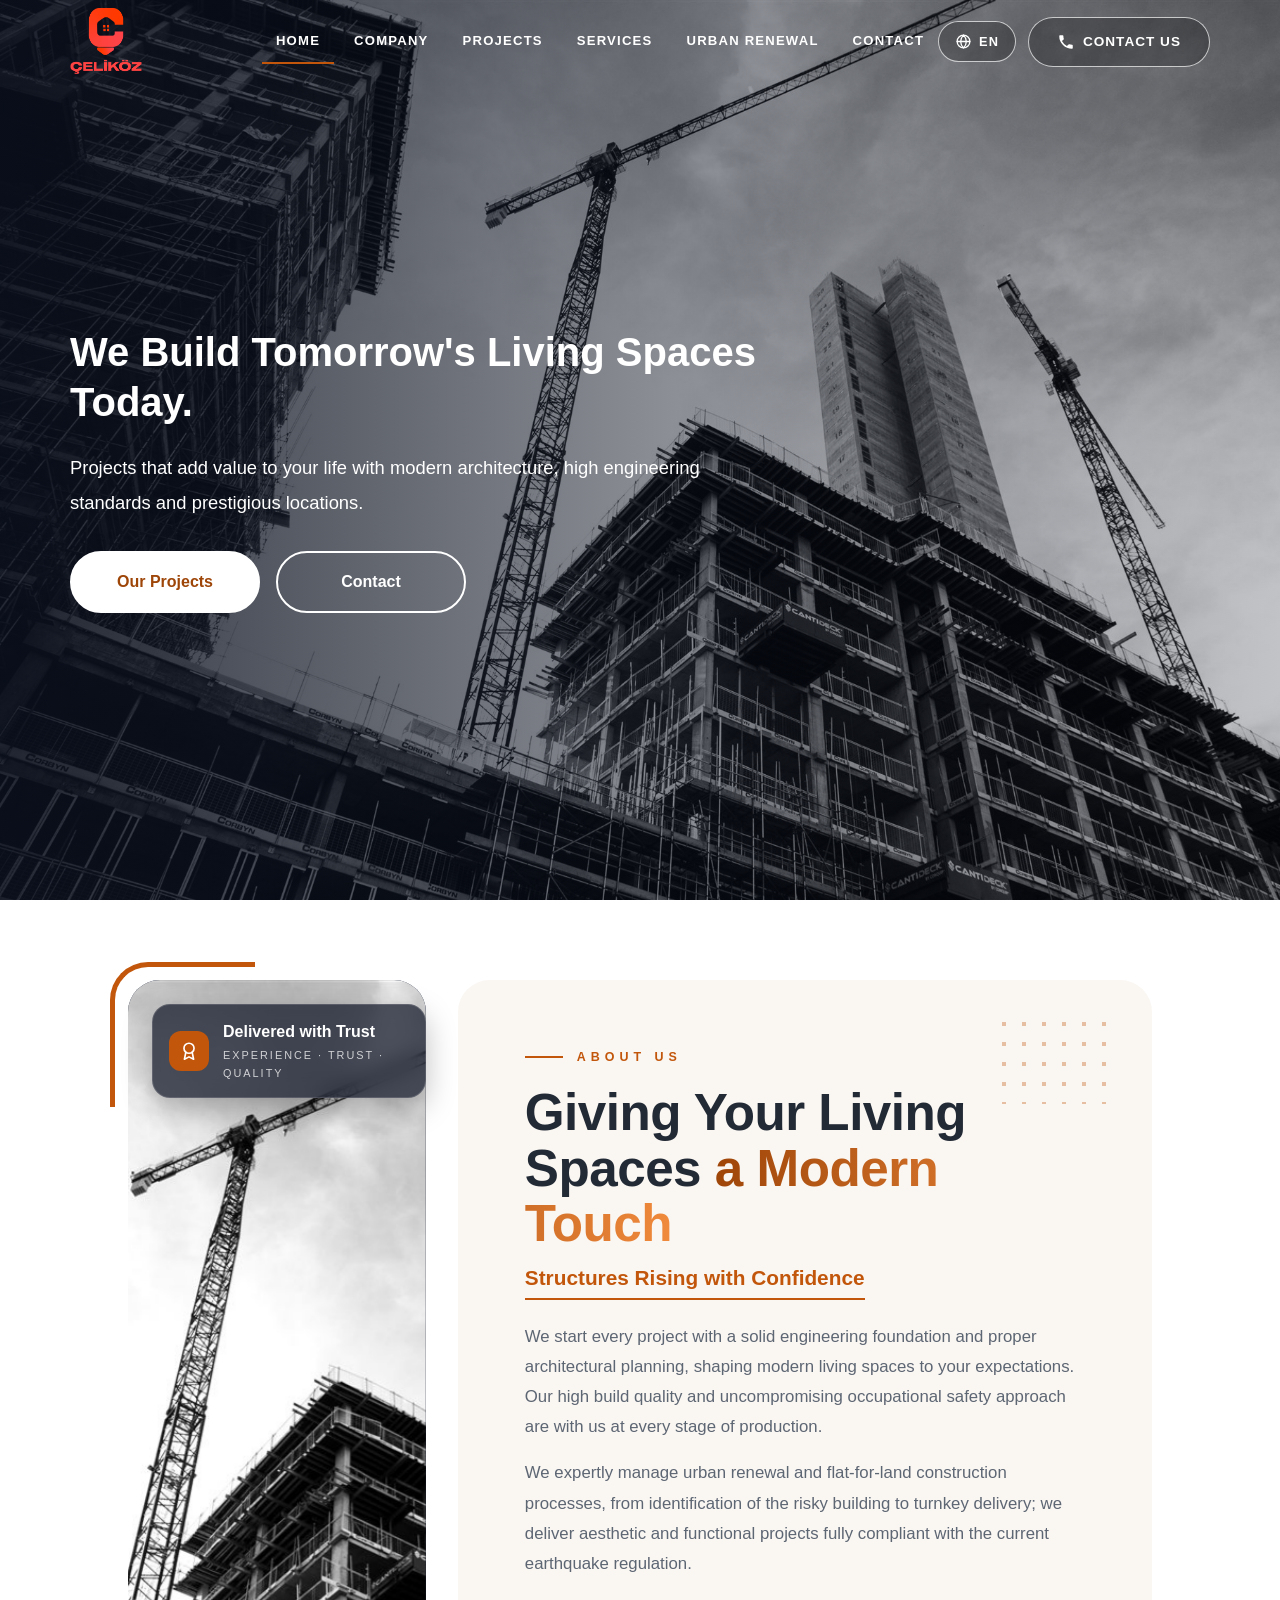
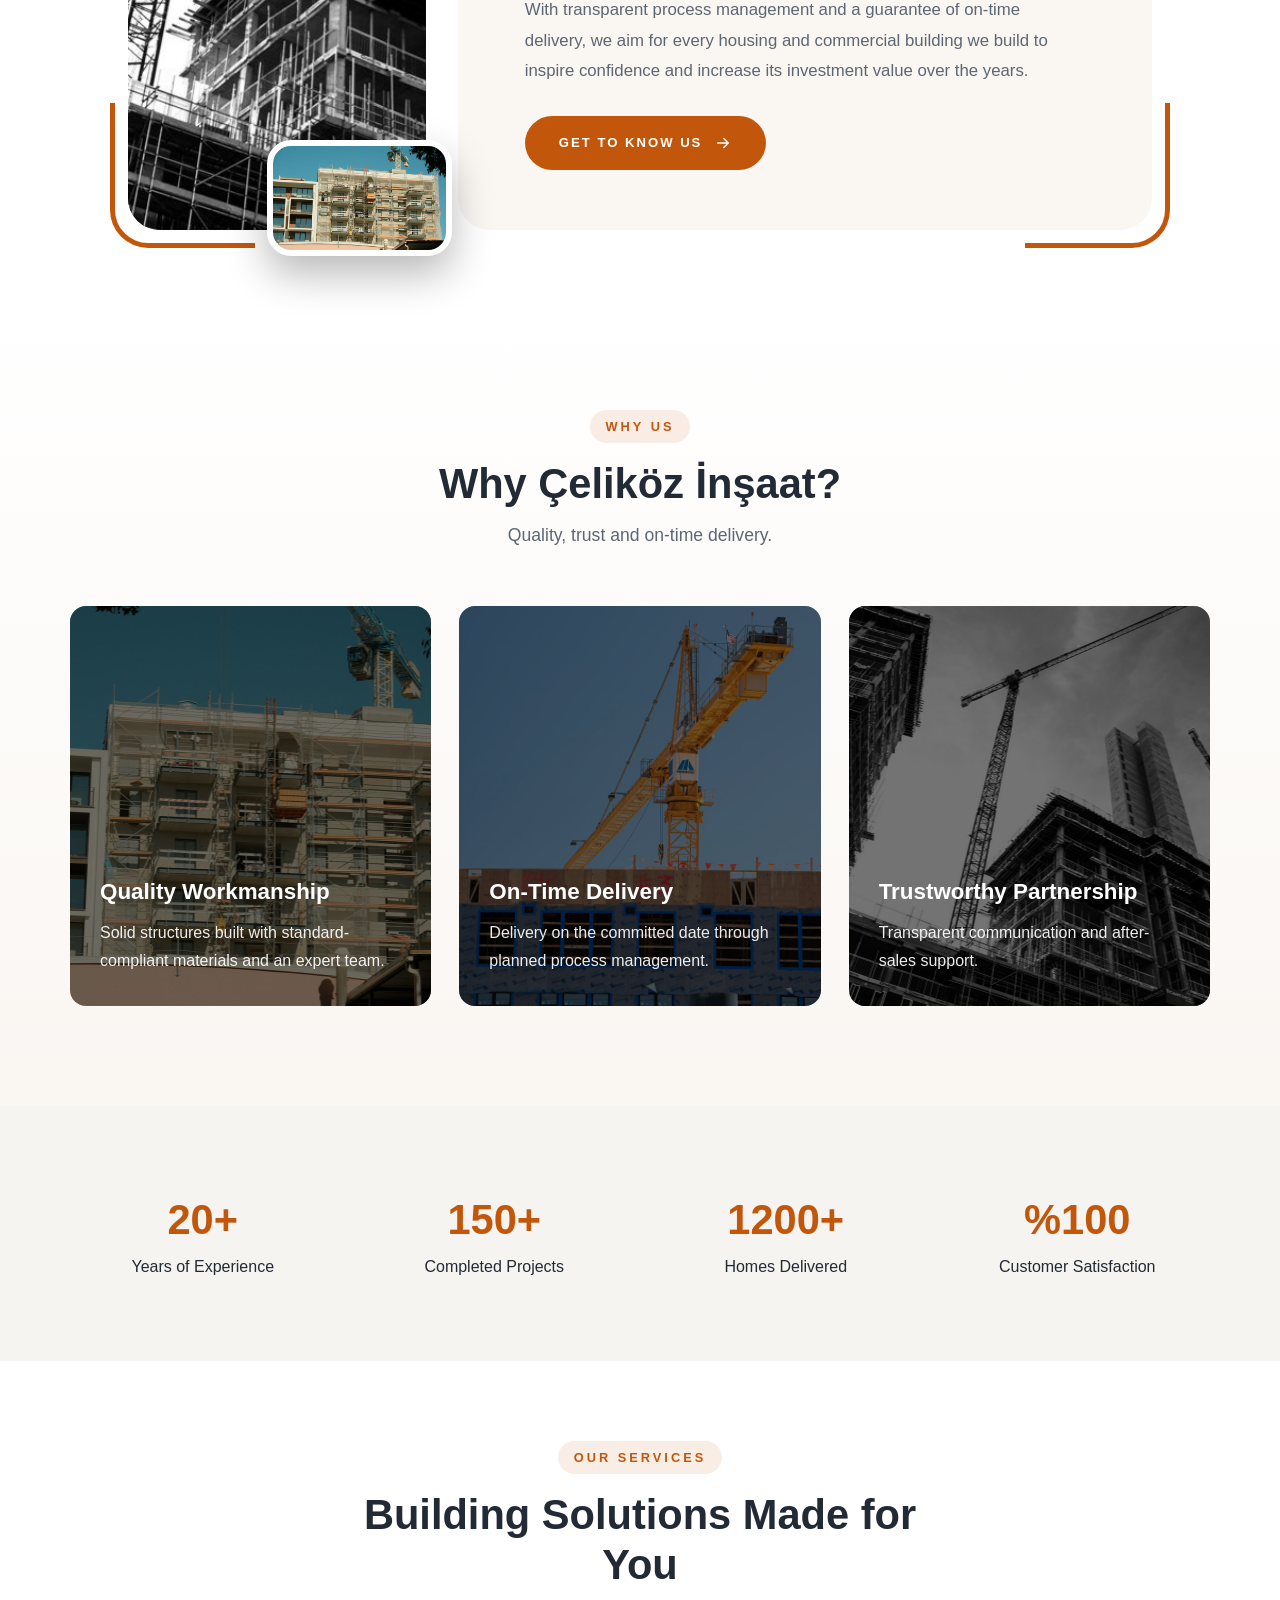
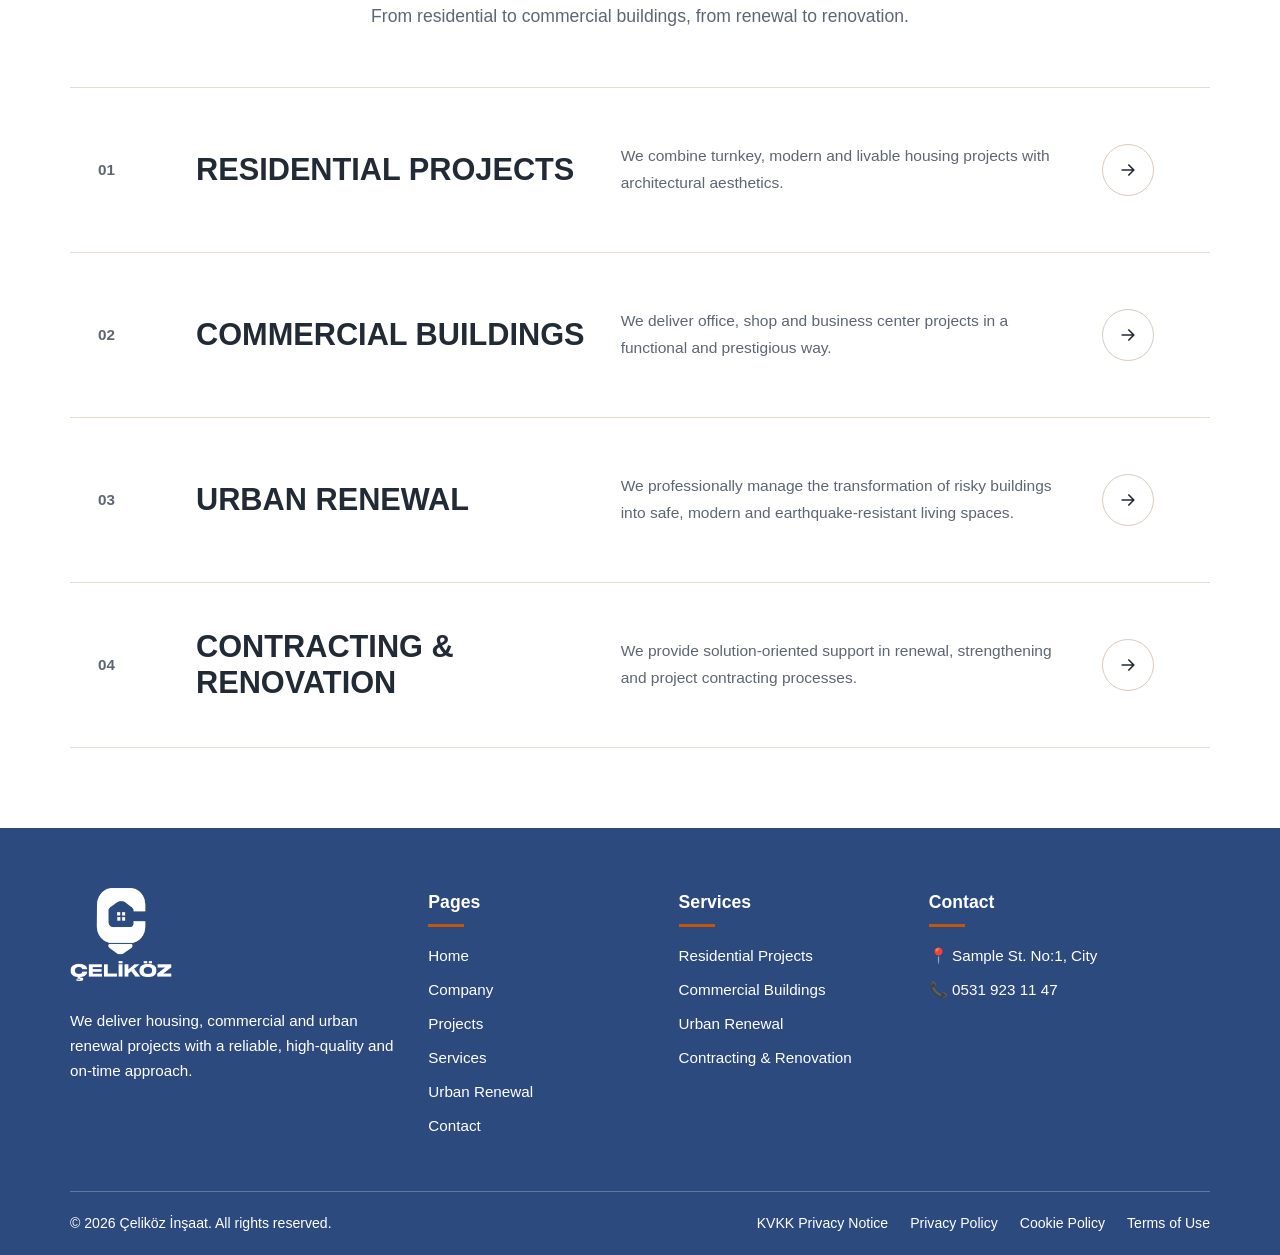
==== index.html @ e3d8af3c "Telefon numarasi guncellendi Co-Authored-By: Claude Sonnet 5.5 <noreply@anthropic.com>" ====
<!doctype html>
<html lang="tr">
<head>
<meta charset="utf-8"><meta name="viewport" content="width=device-width,initial-scale=1">
<title>Çeliköz İnşaat | Anasayfa</title>
<link rel="stylesheet" href="style.css?v=47">
</head>
<body>
<section class="hero">
  <div class="container">
    <h3 class="hero-title">Geleceğin Yaşam Alanlarını Bugünden İnşa Ediyoruz.</h3>
    <p>Modern mimari, yüksek mühendislik standartları ve ayrıcalıklı lokasyonlarla hayatınıza değer katan projeler.</p>
    <div class="hero-buttons">
      <a class="btn-pill btn-pill-white" href="projeler.html">Projelerimiz</a>
      <a class="btn-pill btn-pill-outline" href="iletisim.html">İletişim</a>
    </div>
  </div>
</section>


<section class="split">
  <div class="split-img" style="--img:url('about.jpg')" role="img" aria-label="Çeliköz İnşaat projesi">
    <div class="split-photo"></div>
    <div class="split-badge">
      <span class="badge-ic"><svg viewBox="0 0 24 24"><circle cx="12" cy="9" r="5.5"/><path d="M8.5 13.5L7 21l5-2.6 5 2.6-1.5-7.5"/></svg></span>
      <div><b>Güvenle Teslim</b><small>Tecrübe · Güven · Kalite</small></div>
    </div>
    <div class="split-inset" style="--img:url('why-1.jpg')"></div>
  </div>
  <div class="split-text">
    <div class="split-inner">
      <span class="split-eyebrow">Hakkımızda</span>
      <h2>Yaşam Alanlarınıza <span class="grad">Modern Dokunuş</span></h2>
      <h3>Güvenle Yükselen Yapılar</h3>
      <p>Her projeye sağlam bir mühendislik altyapısı ve doğru mimari planlama ile başlıyor, modern yaşam alanlarını beklentilerinize göre şekillendiriyoruz. Yüksek yapı kalitesi ve tavizsiz iş güvenliği anlayışımız üretimin her aşamasında bizimle.</p>
      <p>Kentsel dönüşüm ve kat karşılığı inşaat süreçlerini riskli yapı tespitinden anahtar teslime kadar uzmanlıkla yönetiyor; güncel deprem yönetmeliğine tam uyumlu, estetik ve fonksiyonel projeler hayata geçiriyoruz.</p>
      <p>Şeffaf süreç yönetimi ve zamanında teslim güvencesiyle, inşa ettiğimiz her konut ve ticari yapının hem güven vermesini hem de yıllar boyunca yatırım değerini artırmasını hedefliyoruz.</p>
      <a class="btn-split" href="kurumsal.html">Bizi Tanıyın <svg viewBox="0 0 24 24"><path d="M5 12h14M13 6l6 6-6 6"/></svg></a>
    </div>
  </div>
</section>

<section class="why">
  <div class="container">
    <div class="why-head">
      <span class="eyebrow">Neden Biz</span>
      <h2>Neden Çeliköz İnşaat?</h2>
      <p>Kalite, güven ve zamanında teslim.</p>
    </div>
    <div class="why-grid">
      <article class="why-card why-photo" style="--img:url('why-1.jpg')">
        <div class="why-overlay"><h3>Kaliteli İşçilik</h3><p>Standartlara uygun malzeme ve uzman ekiple sağlam yapılar.</p></div>
      </article>
      <article class="why-card why-photo" style="--img:url('why-2.jpg')">
        <div class="why-overlay"><h3>Zamanında Teslim</h3><p>Planlı süreç yönetimi ile taahhüt edilen tarihte teslim.</p></div>
      </article>
      <article class="why-card why-photo" style="--img:url('why-3.jpg')">
        <div class="why-overlay"><h3>Güvenilir Ortaklık</h3><p>Şeffaf iletişim ve satış sonrası destek.</p></div>
      </article>
    </div>
  </div>
</section>

<section class="alt">
  <div class="container grid g4">
    <div class="stat"><b>20+</b>Yıllık Deneyim</div>
    <div class="stat"><b>150+</b>Tamamlanan Proje</div>
    <div class="stat"><b>1200+</b>Teslim Edilen Konut</div>
    <div class="stat"><b>%100</b>Müşteri Memnuniyeti</div>
  </div>
</section>

<section>
  <div class="container">
    <div class="why-head">
      <span class="eyebrow">Hizmetlerimiz</span>
      <h2>Size Özel Yapı Çözümleri</h2>
      <p>Konuttan ticari yapılara, dönüşümden renovasyona.</p>
    </div>
    <div class="svc-list">
      <a class="svc-row" href="hizmetler.html">
        <span class="svc-num">01</span>
        <h3 class="svc-title">Konut Projeleri</h3>
        <p class="svc-desc">Anahtar teslim, modern ve yaşanabilir konut projelerini mimari estetikle buluşturuyoruz.</p>
        <span class="svc-arrow"><svg viewBox="0 0 24 24"><path d="M5 12h14M13 6l6 6-6 6"/></svg></span>
        <span class="svc-thumb" style="--img:url('hero.jpg')"></span>
      </a>
      <a class="svc-row" href="hizmetler.html">
        <span class="svc-num">02</span>
        <h3 class="svc-title">Ticari Yapılar</h3>
        <p class="svc-desc">Ofis, mağaza ve iş merkezi projelerini fonksiyonel ve prestijli şekilde hayata geçiriyoruz.</p>
        <span class="svc-arrow"><svg viewBox="0 0 24 24"><path d="M5 12h14M13 6l6 6-6 6"/></svg></span>
        <span class="svc-thumb" style="--img:url('why-3.jpg')"></span>
      </a>
      <a class="svc-row" href="kentsel-donusum.html">
        <span class="svc-num">03</span>
        <h3 class="svc-title">Kentsel Dönüşüm</h3>
        <p class="svc-desc">Riskli yapıların güvenli, modern ve depreme dayanıklı yaşam alanlarına dönüşümünü profesyonelce yönetiyoruz.</p>
        <span class="svc-arrow"><svg viewBox="0 0 24 24"><path d="M5 12h14M13 6l6 6-6 6"/></svg></span>
        <span class="svc-thumb" style="--img:url('why-1.jpg')"></span>
      </a>
      <a class="svc-row" href="hizmetler.html">
        <span class="svc-num">04</span>
        <h3 class="svc-title">Taahhüt &amp; Renovasyon</h3>
        <p class="svc-desc">Yenileme, güçlendirme ve proje taahhüt süreçlerinde çözüm odaklı destek sağlıyoruz.</p>
        <span class="svc-arrow"><svg viewBox="0 0 24 24"><path d="M5 12h14M13 6l6 6-6 6"/></svg></span>
        <span class="svc-thumb" style="--img:url('why-2.jpg')"></span>
      </a>
    </div>
  </div>
</section>

<script src="script.js?v=47"></script>
<script src="i18n.js?v=47"></script>
</body>
</html>
---- style.css ----
:root{--orange:#c2570c;/* temel koyu turuncu */
  --orange-dark:#9e4508;--navy:#2c4a7e;/* açık parlaklıkta lacivert (footer) */
  --navy-deep:#1f3a68;--ink:#222a35;--muted:#5d6673;--bg:#f6f4f1;--white:#fff;--max:1180px}
*{box-sizing:border-box;margin:0;padding:0}
html{scroll-behavior:smooth}
body{font-family:"Helvetica Neue",Helvetica,Arial,sans-serif;color:var(--ink);background:var(--white);line-height:1.65}
img{max-width:100%;display:block}
a{color:inherit;text-decoration:none}
.container{width:100%;max-width:var(--max);margin:0 auto;padding:0 20px}
/* ---------- HEADER ---------- */
.site-header{position:fixed;top:0;left:0;right:0;z-index:100;background:transparent;transition:background .3s,box-shadow .3s}
.site-header.scrolled{background:rgba(20,28,45,.94);backdrop-filter:blur(8px);box-shadow:0 2px 16px rgba(0,0,0,.35)}
.header-inner{display:grid;grid-template-columns:1fr auto 1fr;align-items:center;height:84px}
.header-inner .logo{justify-self:start}
.header-cta{justify-self:end;display:inline-flex;align-items:center;gap:8px;background:rgba(0,0,0,.25);color:#fff;border:1px solid rgba(255,255,255,.7);font-weight:700;letter-spacing:1px;text-transform:uppercase;font-size:.85rem;padding:13px 28px;border-radius:50px;animation:pulse 1.8s infinite,wiggle 4s infinite;transition:background .2s}
.header-cta:hover{background:var(--orange);border-color:var(--orange);animation-play-state:paused}
@keyframes pulse{0%{box-shadow:0 0 0 0 rgba(255,255,255,.45)}70%{box-shadow:0 0 0 14px rgba(255,255,255,0)}100%{box-shadow:0 0 0 0 rgba(255,255,255,0)}}
@keyframes wiggle{0%,86%,100%{transform:rotate(0)}89%{transform:rotate(-4deg) scale(1.05)}92%{transform:rotate(4deg) scale(1.05)}95%{transform:rotate(-3deg)}98%{transform:rotate(2deg)}}
.logo{display:flex;align-items:center;gap:10px;font-weight:800;font-size:1.4rem;letter-spacing:.5px;color:var(--ink)}
.logo img{height:68px;width:auto}
.nav ul{display:flex;list-style:none;gap:6px}
.nav a{display:block;padding:10px 14px;font-weight:600;font-size:.82rem;letter-spacing:1.2px;text-transform:uppercase;color:#fff;border-bottom:2px solid transparent;transition:.2s}
.nav a:hover,.nav a.active{border-bottom-color:var(--orange)}
.menu-toggle{display:none;background:none;border:0;font-size:1.8rem;color:#fff;cursor:pointer}
/* ---------- HERO ---------- */
.hero{position:relative;min-height:100vh;display:flex;align-items:center;color:#fff;padding:130px 0 90px;background:linear-gradient(90deg,rgba(10,16,30,.85) 0%,rgba(10,16,30,.45) 55%,rgba(10,16,30,.25) 100%),
  url("hero-anasayfa.jpg") center/cover no-repeat,#16213a}
.hero-title{font-size:clamp(1.6rem,3.3vw,2.5rem);line-height:1.25;font-weight:700;color:#fff;max-width:720px;margin-bottom:24px}
.hero p{font-size:1.15rem;line-height:1.9;max-width:650px;margin-bottom:30px}
.hero-buttons{display:flex;flex-wrap:wrap;gap:16px}
.btn-pill{display:inline-block;min-width:190px;text-align:center;padding:16px 44px;border-radius:50px;font-weight:700;font-size:1rem;border:2px solid #fff;transition:.25s}
.btn-pill-white{background:#fff;color:var(--orange-dark)}
.btn-pill-white:hover{background:var(--orange);border-color:var(--orange);color:#fff}
.btn-pill-outline{background:transparent;color:#fff}
.btn-pill-outline:hover{background:#fff;color:var(--orange-dark)}
.page-hero{padding:160px 0 80px;color:#fff;background:linear-gradient(90deg,rgba(10,16,30,.85) 0%,rgba(10,16,30,.45) 55%,rgba(10,16,30,.25) 100%),url("hero.jpg") center/cover no-repeat,#16213a}
.page-hero h1{font-size:2.4rem}
.page-hero p{opacity:.9}
.btn{display:inline-block;padding:13px 28px;border-radius:4px;font-weight:700;border:2px solid transparent;transition:.2s;cursor:pointer;font-size:1rem}
/* ---------- SECTIONS ---------- */
section{padding:80px 0}
.alt{background:var(--bg)}
.grid{display:grid;gap:26px}
.g4{grid-template-columns:repeat(auto-fit,minmax(230px,1fr))}
.stat{text-align:center}
.stat b{display:block;font-size:2.6rem;color:var(--orange)}
.project{border-radius:8px;overflow:hidden;background:#fff;box-shadow:0 4px 18px rgba(0,0,0,.08)}
.project .body{padding:20px}
.project h3{color:var(--orange-dark)}
.list li{margin:8px 0 8px 20px}
/* ---------- NEDEN BİZ ---------- */
.why{background:linear-gradient(180deg,#fff 0%,#faf6f2 100%);padding:100px 0}
.why-head{text-align:center;max-width:620px;margin:0 auto 56px}
.eyebrow{display:inline-block;font-size:.8rem;font-weight:700;letter-spacing:3px;text-transform:uppercase;color:var(--orange);background:rgba(194,87,12,.1);padding:6px 16px;border-radius:50px;margin-bottom:16px}
.why-head h2{font-size:clamp(1.8rem,3.4vw,2.6rem);line-height:1.2;color:var(--ink);margin-bottom:12px}
.why-head p{color:var(--muted);font-size:1.1rem}
.why-grid{display:grid;grid-template-columns:repeat(auto-fit,minmax(280px,1fr));gap:28px}
.why-card{position:relative;overflow:hidden;background:#fff;border:1px solid #eee5dc;border-radius:16px;padding:40px 34px 36px;transition:transform .3s,box-shadow .3s,border-color .3s}
.why-card::after{content:"";position:absolute;left:0;bottom:0;height:4px;width:0;background:var(--orange);transition:width .35s}
.why-card:hover{transform:translateY(-8px);box-shadow:0 18px 40px rgba(158,69,8,.15);border-color:transparent}
.why-card:hover::after{width:100%}
.why-card h3{font-size:1.3rem;color:var(--ink);margin-bottom:10px}
.why-card p{color:var(--muted);line-height:1.7}
/* ---------- FORM ---------- */
form{display:grid;gap:14px}
input,textarea,button{font-family:inherit}
input,textarea{width:100%;padding:13px;border:1px solid #ccc;border-radius:4px;font:inherit}
input:focus,textarea:focus{outline:2px solid var(--orange);border-color:var(--orange)}
textarea{min-height:140px;resize:vertical}
/* ---------- FOOTER ---------- */
.site-footer{background:var(--navy);color:#fff;padding:60px 0 0}
.footer-grid{display:grid;grid-template-columns:1.5fr 1fr 1fr 1.3fr;gap:34px}
.site-footer h4{color:#fff;margin-bottom:16px;font-size:1.1rem;position:relative;padding-bottom:10px}
.site-footer h4::after{content:"";position:absolute;left:0;bottom:0;width:36px;height:3px;background:var(--orange)}
.site-footer p,.site-footer li,.site-footer a{color:#fff;font-size:.95rem}
.site-footer ul{list-style:none}
.site-footer li{margin-bottom:9px}
.site-footer a:hover{text-decoration:underline}
.footer-bottom{margin-top:44px;padding:20px 0;border-top:1px solid rgba(255,255,255,.25);display:flex;justify-content:space-between;align-items:center;flex-wrap:wrap;gap:12px 24px;font-size:.88rem;color:#fff}
.footer-logo{display:inline-block;margin-bottom:16px}
.footer-logo img{height:96px;width:auto}
.legal-links{display:flex;flex-wrap:wrap;gap:8px 22px}
.legal-links a{font-size:.88rem}
.legal{max-width:820px}
.legal h2{color:var(--orange-dark);margin:28px 0 8px;font-size:1.3rem}
.legal p,.legal li{color:var(--muted);margin-bottom:10px}
.legal ul{margin-left:22px}
.legal .note{background:#fff6ee;border-left:4px solid var(--orange);padding:14px 18px;border-radius:6px;color:var(--ink);margin-bottom:24px}
/* ---------- RESPONSIVE ---------- */
@media(max-width:900px){
  .footer-grid{grid-template-columns:1fr 1fr}
  .header-inner{grid-template-columns:1fr auto auto;gap:12px}
  .header-cta{padding:9px 16px;font-size:.85rem;order:2}
  .menu-toggle{order:3}
  .menu-toggle{display:block}
  .nav{position:absolute;top:84px;left:0;right:0;background:rgba(20,28,45,.97);display:none}
  .nav.open{display:block}
  .nav ul{flex-direction:column;padding:10px 20px}
}
@media(max-width:560px){
  .footer-grid{grid-template-columns:1fr}
}
/* Neden Biz - fotoğraflı kartlar */
.why-photo{min-height:400px;padding:0;display:flex;align-items:flex-end;border:0;background:var(--img) center/cover no-repeat,#16213a;color:#fff}
.why-photo::after{display:none}
.why-overlay{position:absolute;inset:0;display:flex;flex-direction:column;justify-content:flex-end;padding:32px 30px;background:rgba(0,0,0,.55);transition:background .3s}
.why-photo:hover .why-overlay{background:rgba(0,0,0,.72)}
.why-photo h3{color:#fff;font-size:1.4rem;margin-bottom:8px}
.why-photo p{color:#fff;opacity:.92}
/* Tam genişlik: sol görsel / sağ metin */
.split{display:grid;grid-template-columns:.6fr 1.4fr;min-height:680px;padding:0;width:80%;max-width:1400px;margin:80px auto;gap:32px;justify-content:center;align-items:center}
.split-img{align-self:stretch;position:relative;border-radius:32px;background:#16213a}
.split-text{position:relative;align-self:stretch;display:flex;align-items:center;justify-content:center;border-radius:32px;background:#faf6f2;padding:60px 5vw}
.split-inner{max-width:560px}
.split-inner h2{color:var(--ink);margin-bottom:10px}
.split-inner h3{font-size:1.3rem;font-weight:700;color:var(--orange);margin-bottom:22px;position:relative}
.split-inner h3::after{content:"";position:absolute;left:0;bottom:0;background:var(--orange)}
.split-inner p{color:var(--muted);font-size:1.05rem;line-height:1.8;margin-bottom:16px}
@media(max-width:860px){
  .split{grid-template-columns:1fr}
  .split-img{min-height:320px}
  .split-text{padding:48px 24px}
}
/* Köşe vurguları (çerçeve köşeleri) + nokta deseni */
.split-img::before,.split-img::after,.split-text::after{content:"";position:absolute;width:140px;height:140px;border:0 solid var(--orange);pointer-events:none}
.split-img::before{top:-18px;left:-18px;border-width:5px 0 0 5px;border-top-left-radius:38px}
.split-img::after{bottom:-18px;left:-18px;border-width:0 0 5px 5px;border-bottom-left-radius:38px}
.split-text::after{bottom:-18px;right:-18px;border-width:0 5px 5px 0;border-bottom-right-radius:38px}
.split-text::before{content:"";position:absolute;top:34px;right:38px;width:120px;height:90px;background-image:radial-gradient(var(--orange) 2.2px,transparent 2.4px);background-size:20px 20px;opacity:.35;pointer-events:none}
/* Nefes alan görsel */
.split-photo{position:absolute;inset:0;border-radius:32px;overflow:hidden}
.split-photo::before{content:"";position:absolute;inset:0;background:var(--img) center/cover no-repeat;animation:breathe 9s ease-in-out infinite;will-change:transform}
@keyframes breathe{0%,100%{transform:scale(1)}50%{transform:scale(1.09)}}
@media(prefers-reduced-motion:reduce){
  .split-photo::before{animation:none}
}
/* ---- Hakkımızda: referans düzen (rozet + üst üste görsel + eyebrow + buton) ---- */
.split-img{min-height:680px}
.split-badge{position:absolute;top:24px;left:24px;z-index:2;display:flex;align-items:center;gap:14px;padding:14px 22px 14px 16px;border-radius:18px;background:rgba(14,20,36,.72);backdrop-filter:blur(10px);border:1px solid rgba(255,255,255,.14);color:#fff;box-shadow:0 10px 30px rgba(0,0,0,.25)}
.badge-ic{width:40px;height:40px;border-radius:12px;background:var(--orange);display:grid;place-items:center;flex:none}
.badge-ic svg{width:22px;height:22px;fill:none;stroke:#fff;stroke-width:1.8;stroke-linecap:round;stroke-linejoin:round}
.split-badge b{display:block;font-size:1rem}
.split-badge small{display:block;font-size:.68rem;letter-spacing:2px;text-transform:uppercase;opacity:.75;margin-top:2px}
.split-inset{position:absolute;z-index:2;right:-26px;bottom:-26px;width:62%;aspect-ratio:16/10;border-radius:24px;border:6px solid #fff;box-shadow:0 18px 40px rgba(0,0,0,.28);background:var(--img) center/cover no-repeat,#16213a}
.split-eyebrow{display:inline-flex;align-items:center;gap:14px;font-size:.78rem;font-weight:700;letter-spacing:5px;text-transform:uppercase;color:var(--orange);margin-bottom:18px}
.split-eyebrow::before{content:"";width:38px;height:2px;background:var(--orange)}
.split-inner h2{font-size:clamp(2.1rem,4vw,3.3rem);line-height:1.08;font-weight:800;letter-spacing:-.5px}
.split-inner h2 .grad{background:linear-gradient(90deg,var(--orange-dark),#f08a3c);-webkit-background-clip:text;background-clip:text;color:transparent}
.btn-split{display:inline-flex;align-items:center;gap:12px;margin-top:14px;padding:16px 34px;border-radius:50px;background:var(--orange);color:#fff;font-weight:700;font-size:.82rem;letter-spacing:2px;text-transform:uppercase;transition:.25s}
.btn-split svg{width:18px;height:18px;fill:none;stroke:currentColor;stroke-width:2;stroke-linecap:round;stroke-linejoin:round;transition:transform .25s}
.btn-split:hover{background:var(--orange-dark);box-shadow:0 10px 24px rgba(158,69,8,.35)}
.btn-split:hover svg{transform:translateX(5px)}
@media(max-width:860px){
  .split-img{min-height:460px}
  .split-inset{right:12px;bottom:-18px;width:56%}
  .split{margin-bottom:110px}
}
/* Alt başlık çizgisi: ince ve yazı uzunluğunda */
.split-inner h3{display:inline-block}
.split-inner h3::after{width:100%;height:2px}
.split-inner h3{padding-bottom:4px}
/* ---- Hizmetler listesi (hover'da öne çıkan satırlar + sağda açılan fotoğraf) ---- */
.svc-list{max-width:1180px;margin:0 auto;border-top:1px solid #e6dccf}
.svc-row{display:grid;grid-template-columns:70px 1.05fr 1.2fr auto auto;align-items:center;gap:0 28px;padding:36px 28px;border-bottom:1px solid #e6dccf;border-radius:0;color:var(--ink);position:relative;transition:transform .35s,box-shadow .35s,background .35s,opacity .35s,border-radius .35s}
.svc-num{font-size:.95rem;font-weight:600;color:var(--muted);transition:color .3s}
.svc-title{font-size:clamp(1.3rem,2.4vw,1.95rem);font-weight:800;text-transform:uppercase;line-height:1.15;color:var(--ink);transition:color .3s}
.svc-desc{color:var(--muted);line-height:1.7;font-size:.97rem}
.svc-arrow{width:52px;height:52px;border-radius:50%;border:1px solid #d9ccbd;display:grid;place-items:center;transition:.3s;flex:none}
.svc-arrow svg{width:20px;height:20px;fill:none;stroke:var(--ink);stroke-width:2;stroke-linecap:round;stroke-linejoin:round;transition:.3s}
.svc-thumb{display:block;width:0;height:92px;margin-left:0;border-radius:14px;overflow:hidden;background:var(--img) center/cover no-repeat,#16213a;opacity:0;transition:width .45s cubic-bezier(.2,.8,.2,1),margin-left .45s,opacity .35s}
.svc-list:hover .svc-row{opacity:.5}
.svc-list .svc-row:hover{opacity:1;background:#fff;transform:scale(1.025);box-shadow:0 18px 44px rgba(158,69,8,.16);border-radius:20px;border-bottom-color:transparent;z-index:2}
.svc-row:hover .svc-num,.svc-row:hover .svc-title{color:var(--orange)}
.svc-row:hover .svc-arrow{background:var(--orange);border-color:var(--orange)}
.svc-row:hover .svc-arrow svg{stroke:#fff;transform:translateX(3px)}
.svc-row:hover .svc-thumb{width:170px;margin-left:24px;opacity:1}
@media(max-width:860px){
  .svc-row{grid-template-columns:44px 1fr 48px;gap:8px 14px;padding:26px 14px}
  .svc-desc{grid-column:2/3;grid-row:2}
  .svc-arrow{grid-column:3;grid-row:1/3;width:44px;height:44px}
  .svc-thumb,.svc-row:hover .svc-thumb{display:none}
  .svc-list .svc-row:hover{transform:none}
}
/* ---- Kurumsal sayfası ---- */
/* Hero */
.k-hero{padding:170px 0 150px}
.k-hero h1{font-size:clamp(2.4rem,5.4vw,4.4rem);line-height:1.05;font-weight:800;margin:14px 0 18px}
.k-hero p{font-size:1.15rem;max-width:560px;opacity:.9}
.k-crumb{display:flex;gap:10px;align-items:center;font-size:.8rem;letter-spacing:3px;text-transform:uppercase}
.k-crumb a{opacity:.75}
.k-crumb a:hover{opacity:1}
.k-crumb b{color:#f08a3c}
/* Yüzen istatistik kartı */
.k-stats-wrap{position:relative;z-index:5;margin-top:-76px}
.k-stats{display:grid;grid-template-columns:repeat(4,1fr);background:#fff;border-radius:26px;box-shadow:0 24px 60px rgba(31,58,104,.18);overflow:hidden}
.k-stats>div{padding:34px 24px;text-align:center;border-right:1px solid #eee5dc}
.k-stats>div:last-child{border-right:0}
.k-stats b{display:block;font-size:2.7rem;line-height:1;color:var(--orange);font-weight:800;margin-bottom:8px}
.k-stats span{color:var(--muted);font-size:.95rem}
/* Giriş */
.k-intro{padding:110px 0 90px}
.k-intro-grid{display:grid;grid-template-columns:.85fr 1.15fr;gap:70px;align-items:start}
.k-big{font-weight:800;color:var(--ink)}
.k-big .grad{background:linear-gradient(90deg,var(--orange-dark),#f08a3c);-webkit-background-clip:text;background-clip:text;color:transparent}
.k-lead{font-size:1.28rem;line-height:1.75;color:var(--ink);margin-bottom:26px}
.k-cols{column-gap:40px}
.k-cols p{color:var(--muted);line-height:1.8;margin-bottom:16px;break-inside:avoid}
/* Panorama */
.k-pano{position:relative;margin-top:70px;height:clamp(280px,38vw,460px);border-radius:32px;background:#16213a}
.k-pano::before,.k-pano::after{content:"";position:absolute;width:140px;height:140px;border:0 solid var(--orange);pointer-events:none}
.k-pano::before{top:-18px;left:-18px;border-width:5px 0 0 5px;border-top-left-radius:38px}
.k-pano::after{bottom:-18px;right:-18px;border-width:0 5px 5px 0;border-bottom-right-radius:38px}
/* Misyon / Vizyon */
.k-mv{background:var(--navy-deep);background-image:radial-gradient(rgba(255,255,255,.07) 1.5px,transparent 1.7px);background-size:26px 26px;color:#fff}
.k-mv-grid{display:grid;grid-template-columns:1fr 1fr}
.k-mv-col{position:relative;overflow:hidden}
.k-mv-col+.k-mv-col{border-left:1px solid rgba(255,255,255,.2)}
.k-mv-col::before{content:attr(data-l);position:absolute;font-weight:800;line-height:1;pointer-events:none}
.k-label{display:inline-flex;align-items:center;gap:12px;font-size:.78rem;font-weight:700;letter-spacing:4px;text-transform:uppercase;color:#f6a45f;margin-bottom:22px}
.k-label::before{content:"";width:34px;height:2px;background:#f6a45f}
.k-mv h3{position:relative;font-size:clamp(1.6rem,2.6vw,2.1rem);line-height:1.25;color:#fff;margin-bottom:20px}
.k-mv p{position:relative;color:rgba(255,255,255,.86);line-height:1.9;font-size:1.02rem}
/* Süreç */
.k-steps{display:grid;grid-template-columns:repeat(4,1fr);gap:28px;position:relative}
.k-steps::before{content:"";position:absolute;left:8%;right:8%;top:30px;border-top:2px dashed #d9ccbd}
.k-step{position:relative;text-align:center}
.k-dot{position:relative;display:grid;place-items:center;width:62px;height:62px;margin:0 auto 22px;border-radius:50%;background:var(--orange);color:#fff;font-weight:800;box-shadow:0 0 0 8px #fff,0 10px 24px rgba(158,69,8,.3);transition:transform .3s}
.k-step:hover .k-dot{transform:scale(1.12)}
.k-step h4{font-size:1.15rem;color:var(--ink);margin-bottom:8px}
.k-step p{color:var(--muted);line-height:1.7;font-size:.95rem;max-width:240px;margin:0 auto}
/* Bento */
.k-bento{display:grid;grid-template-columns:repeat(4,1fr);grid-auto-rows:230px;gap:20px}
.k-tile{position:relative;overflow:hidden;border-radius:28px;padding:30px;display:flex;flex-direction:column;justify-content:flex-end;transition:transform .3s,box-shadow .3s}
.k-tile:hover{transform:translateY(-6px);box-shadow:0 18px 40px rgba(31,58,104,.18)}
.k-tile h3{font-size:1.25rem;margin-bottom:6px}
.k-tile p{font-size:.95rem;line-height:1.6}
.k-ic{display:grid;place-items:center;width:48px;height:48px;border-radius:14px;margin-bottom:auto;background:rgba(255,255,255,.18)}
.k-ic svg{width:24px;height:24px;fill:none;stroke:currentColor;stroke-width:1.8;stroke-linecap:round;stroke-linejoin:round}
.k-tile-photo{grid-column:span 2;grid-row:span 2;padding:0;background:var(--img) center/cover no-repeat,#16213a;color:#fff}
.k-tile-ov{position:absolute;inset:0;display:flex;flex-direction:column;justify-content:flex-end;padding:34px;background:rgba(0,0,0,.55)}
.k-tile-photo h3{font-size:1.8rem}
.k-tile-photo .k-ic{background:var(--orange)}
.k-tile-cream{background:#fff;border:1px solid #eee5dc;color:var(--ink)}
.k-tile-cream .k-ic{background:rgba(194,87,12,.1);color:var(--orange)}
.k-tile-cream p{color:var(--muted)}
.k-tile-orange{background:var(--orange);color:#fff}
.k-tile-navy{grid-column:span 2;background:var(--navy);color:#fff;background-image:radial-gradient(rgba(255,255,255,.08) 1.5px,transparent 1.7px);background-size:22px 22px}
.k-tile-navy p{max-width:380px;opacity:.9}
/* Mobil */
@media(max-width:900px){
  .k-stats{grid-template-columns:1fr 1fr}
  .k-stats>div:nth-child(2){border-right:0}
  .k-stats>div:nth-child(-n+2){border-bottom:1px solid #eee5dc}
  .k-intro-grid{grid-template-columns:1fr;gap:30px}
  .k-cols{column-count:1}
  .k-mv-grid{grid-template-columns:1fr}
  .k-mv-col{padding:10px 8px 40px}
  .k-mv-col+.k-mv-col{border-left:0;border-top:1px solid rgba(255,255,255,.2);padding-top:40px}
  .k-steps{grid-template-columns:1fr 1fr;row-gap:40px}
  .k-steps::before{display:none}
  .k-bento{grid-template-columns:1fr 1fr}
  .k-tile-photo{grid-column:span 2}
}
@media(max-width:560px){
  .k-steps{grid-template-columns:1fr}
  .k-bento{grid-template-columns:1fr;grid-auto-rows:auto}
  .k-tile,.k-tile-photo,.k-tile-navy{grid-column:auto;min-height:230px}
  .k-tile-photo{min-height:340px;grid-row:auto}
  .k-hero{padding:150px 0 130px}
}
/* ---- Kurumsal: gözden geçirme düzeltmeleri ---- */
.k-cols{column-count:1;max-width:620px}
.k-cols p{font-size:1rem}
.k-checks{list-style:none;display:grid}
.k-checks li{position:relative;padding-left:40px}
.k-checks li::before{content:"";position:absolute;left:0;top:50%;width:26px;height:26px;margin-top:-13px;border-radius:50%;background:rgba(194,87,12,.12)}
.k-checks li::after{left:9px;top:50%;margin-top:-8px;border-width:0 2.5px 2.5px 0}
.k-pano .split-photo::before{background-position:center 82%}
.k-mv{padding:95px 0}
.k-mv-col::before{top:-30px;right:34px;font-size:12rem;color:rgba(255,255,255,.035)}
.k-mv-col{padding:10px 56px 10px}
/* ---- Hakkımızda sol sütun: rafine ---- */
.k-intro-grid>div:first-child{position:sticky;top:120px}
.k-big{font-size:clamp(2.3rem,4vw,3.5rem);line-height:1.08;letter-spacing:-1.5px;margin-bottom:6px}
.k-checks{margin-top:30px;gap:0;max-width:400px;border-top:1px solid #e6dccf}
.k-checks li{display:flex;align-items:center;justify-content:space-between;padding:17px 4px;border-bottom:1px solid #e6dccf;font-weight:600;font-size:1.02rem;color:var(--ink);transition:color .25s,padding .25s}
.k-checks li::before{display:none}
.k-checks li::after{content:"✓";position:static;width:28px;height:28px;margin:0;border:0;transform:none;display:grid;place-items:center;border-radius:50%;background:rgba(194,87,12,.12);color:var(--orange);font-size:.8rem;font-weight:800;transition:.25s}
.k-checks li:hover{color:var(--orange);padding-left:12px}
.k-checks li:hover::after{background:var(--orange);color:#fff}
@media(max-width:900px){
  .k-intro-grid>div:first-child{position:static}
}
/* =================== HİZMETLER SAYFASI =================== */
html{scroll-padding-top:100px}
.sv-nav{display:flex;flex-wrap:wrap;justify-content:center;gap:10px;margin:46px 0 14px}
.sv-nav a{padding:11px 22px;border-radius:50px;border:1px solid #e6dccf;background:#fff;font-weight:600;font-size:.9rem;color:var(--ink);transition:.25s}
.sv-nav a:hover{background:var(--orange);border-color:var(--orange);color:#fff;transform:translateY(-2px)}
.sv-block{padding:34px 0}
.sv-grid{display:grid;grid-template-columns:1fr 1fr;gap:32px;min-height:500px}
.sv-rev .sv-media{order:2}
.sv-media{position:relative;border-radius:32px;background:#16213a;min-height:400px}
.sv-media::before,.sv-media::after{content:"";position:absolute;width:110px;height:110px;border:0 solid var(--orange);pointer-events:none;z-index:2}
.sv-media::before{top:-14px;left:-14px;border-width:5px 0 0 5px;border-top-left-radius:34px}
.sv-media::after{display:none}
.sv-rev .sv-media::before{left:auto;right:-14px;border-width:5px 5px 0 0;border-top-left-radius:0;border-top-right-radius:34px}
.sv-card{position:relative;overflow:hidden;display:flex;flex-direction:column;justify-content:center;padding:54px 56px;border-radius:32px;background:#faf6f2;border:1px solid #efe6db}
.sv-card.sv-dark{background:var(--navy-deep);background-image:radial-gradient(rgba(255,255,255,.07) 1.5px,transparent 1.7px);background-size:24px 24px;border-color:transparent;color:#fff}
.sv-num{position:absolute;font-weight:800;line-height:1;color:rgba(194,87,12,.1);pointer-events:none}
.sv-dark .sv-num{color:rgba(255,255,255,.07)}
.sv-card .split-eyebrow{align-self:flex-start;margin-bottom:14px}
.sv-dark .split-eyebrow{color:#f6a45f}
.sv-dark .split-eyebrow::before{background:#f6a45f}
.sv-card h2{position:relative;font-size:clamp(1.9rem,3.2vw,2.7rem);line-height:1.1;font-weight:800;letter-spacing:-1px;color:var(--ink);margin-bottom:16px}
.sv-dark h2{color:#fff}
.sv-card p{position:relative;color:var(--muted);line-height:1.8;font-size:1.02rem;margin-bottom:22px;max-width:520px}
.sv-dark p{color:rgba(255,255,255,.85)}
.sv-list{position:relative;list-style:none;margin:0 0 26px;display:grid;gap:11px}
.sv-list li{position:relative;padding-left:32px;font-weight:600;color:var(--ink)}
.sv-dark .sv-list li{color:#fff}
.sv-list li::before{content:"";position:absolute;left:0;top:50%;width:20px;height:20px;margin-top:-10px;border-radius:50%;background:rgba(194,87,12,.14)}
.sv-list li::after{content:"";position:absolute;left:7px;top:50%;width:5px;height:9px;margin-top:-6px;border:solid var(--orange);border-width:0 2px 2px 0;transform:rotate(45deg)}
.sv-dark .sv-list li::before{background:rgba(255,255,255,.16)}
.sv-dark .sv-list li::after{border-color:#f6a45f}
.sv-card .btn-split{align-self:flex-start;margin-top:4px}
@media(max-width:860px){
  .sv-grid{grid-template-columns:1fr;min-height:0}
  .sv-rev .sv-media{order:0}
  .sv-media{min-height:300px}
  .sv-card{padding:40px 28px}
  .sv-num{font-size:5rem}
}
.sv-num{top:-12px;right:26px;font-size:5.6rem}
.sv-card h2{padding-right:0}
/* Hizmetler banner */
.sv-hero{padding:175px 0 105px}
.sv-hero h1{font-size:clamp(2.8rem,6vw,5rem);line-height:1;font-weight:800;letter-spacing:-2px;margin:18px 0 0}
.sv-rule{display:block;width:84px;height:3px;margin:22px 0 20px;background:linear-gradient(90deg,var(--orange),#f6a45f);border-radius:3px}
.sv-hero p{font-size:1.1rem;line-height:1.7;max-width:520px;opacity:.88}
@media(max-width:560px){
  .sv-hero{padding:150px 0 80px}
}
/* Banner + yüzen kart */
.kd-hero{padding:175px 0 110px}
.kd-hero-grid{display:grid;grid-template-columns:1fr 340px;gap:50px;align-items:end}
.kd-float{padding:28px;border-radius:26px;background:rgba(14,20,36,.62);backdrop-filter:blur(14px);border:1px solid rgba(255,255,255,.2);box-shadow:0 20px 50px rgba(0,0,0,.3)}
.kd-float-tag{display:inline-block;padding:5px 14px;border-radius:50px;background:var(--orange);font-size:.72rem;font-weight:700;letter-spacing:2px;text-transform:uppercase;margin-bottom:12px}
.kd-float h3{font-size:1.5rem;color:#fff;margin-bottom:8px}
.kd-float p{font-size:.95rem;line-height:1.6;opacity:.85;margin-bottom:18px;max-width:none}
.kd-float .btn-split{margin-top:0;padding:13px 26px}
/* Lacivert vurgu */
.kd-pillars{padding:100px 0;background:var(--navy-deep);background-image:radial-gradient(rgba(255,255,255,.07) 1.5px,transparent 1.7px);background-size:26px 26px;color:#fff}
.kd-pillars-grid{display:grid;grid-template-columns:.95fr 1.05fr;gap:70px;align-items:center}
.kd-pillars .split-eyebrow{color:#f6a45f}
.kd-pillars .split-eyebrow::before{background:#f6a45f}
.kd-pillars h2{font-size:clamp(2.2rem,4vw,3.4rem);line-height:1.08;font-weight:800;letter-spacing:-1px;margin-bottom:20px}
.kd-pillars h2 .grad{background:linear-gradient(90deg,#f6a45f,#ffd2a6);-webkit-background-clip:text;background-clip:text;color:transparent}
.kd-pillars p{color:rgba(255,255,255,.85);line-height:1.8;font-size:1.05rem}
.kd-pillar-list{display:grid;gap:16px}
.kd-pillar{display:grid;grid-template-columns:56px 1fr;grid-template-rows:auto auto;column-gap:20px;align-items:center;padding:22px 26px;border-radius:22px;background:rgba(255,255,255,.07);border:1px solid rgba(255,255,255,.12);transition:.3s}
.kd-pillar:hover{background:rgba(255,255,255,.12);transform:translateX(8px)}
.kd-pillar .k-ic{grid-row:1/3;width:56px;height:56px;margin:0;background:var(--orange)}
.kd-pillar h3{font-size:1.2rem;color:#fff;margin:0}
.kd-pillar p{font-size:.95rem;margin:2px 0 0;line-height:1.55}
/* Modeller */
.kd-models{padding:100px 0 60px}
.kd-model-grid{display:grid;grid-template-columns:1fr 1fr;gap:28px}
.kd-model{position:relative;padding:44px 42px;border-radius:32px;background:#fff;border:1px solid #eadfd2;box-shadow:0 14px 40px rgba(31,58,104,.07);overflow:hidden}
.kd-model::before{content:"";position:absolute;left:0;top:0;right:0;height:6px;background:var(--orange)}
.kd-model .k-ic{margin:0 0 20px;background:rgba(194,87,12,.1);color:var(--orange);width:58px;height:58px;border-radius:18px}
.kd-model .k-ic svg{width:28px;height:28px}
.kd-model h3{font-size:1.7rem;color:var(--ink);margin-bottom:12px}
.kd-model p{color:var(--muted);line-height:1.8;margin-bottom:20px}
.kd-model .sv-list li{color:var(--ink)}
.kd-model-alt{background:var(--orange);border-color:transparent;color:#fff}
.kd-model-alt::before{background:#f6a45f}
.kd-model-alt .k-ic{background:rgba(255,255,255,.2);color:#fff}
.kd-model-alt h3,.kd-model-alt .sv-list li{color:#fff}
.kd-model-alt p{color:rgba(255,255,255,.9)}
.kd-model-alt .sv-list li::before{background:rgba(255,255,255,.22)}
.kd-model-alt .sv-list li::after{border-color:#fff}
/* Yol haritası */
.kd-roadmap{padding:80px 0 90px}
.kd-roadmap-grid{display:grid;grid-template-columns:.8fr 1.2fr;gap:70px;align-items:start}
.kd-roadmap-head{position:sticky;top:120px}
.kd-roadmap-head h2{font-size:clamp(2rem,3.6vw,3rem);line-height:1.1;font-weight:800;letter-spacing:-1px;color:var(--ink);margin:14px 0 14px}
.kd-roadmap-head p{color:var(--muted);line-height:1.8;margin-bottom:26px}
.kd-tl{list-style:none;position:relative;display:grid;gap:22px}
.kd-tl::before{content:"";position:absolute;left:27px;top:28px;bottom:28px;border-left:2px dashed #d9ccbd}
.kd-tl li{position:relative;padding-left:86px}
.kd-dot{position:absolute;left:0;top:10px;display:grid;place-items:center;width:56px;height:56px;border-radius:50%;background:var(--orange);color:#fff;font-weight:800;box-shadow:0 0 0 7px #fff,0 10px 22px rgba(158,69,8,.28)}
.kd-step-card{padding:24px 28px;border-radius:22px;background:#faf6f2;border:1px solid #efe6db;transition:.3s}
.kd-tl li:hover .kd-step-card{background:#fff;box-shadow:0 14px 34px rgba(158,69,8,.14);transform:translateX(6px)}
.kd-step-card h3{font-size:1.2rem;color:var(--ink);margin-bottom:6px}
.kd-step-card p{color:var(--muted);line-height:1.7;font-size:.97rem}
/* SSS */
.kd-faq{padding:60px 0 90px;background:#faf6f2}
.kd-faq-list{max-width:860px;margin:0 auto;display:grid;gap:14px}
.kd-faq details{background:#fff;border:1px solid #eadfd2;border-radius:20px;padding:0 28px;transition:box-shadow .3s}
.kd-faq details[open]{box-shadow:0 14px 34px rgba(31,58,104,.1);border-color:transparent}
.kd-faq summary{list-style:none;cursor:pointer;display:flex;justify-content:space-between;align-items:center;gap:20px;padding:22px 0;font-weight:700;font-size:1.08rem;color:var(--ink)}
.kd-faq summary::-webkit-details-marker{display:none}
.kd-faq summary::after{content:"+";flex:none;width:34px;height:34px;display:grid;place-items:center;border-radius:50%;background:rgba(194,87,12,.12);color:var(--orange);font-size:1.3rem;font-weight:500;transition:.25s}
.kd-faq details[open] summary::after{content:"−";background:var(--orange);color:#fff}
.kd-faq details p{padding:0 0 24px;color:var(--muted);line-height:1.8;max-width:720px}
/* Kapanış */
.kd-cta-sec{padding:60px 0 90px}
.kd-cta{flex-wrap:wrap;justify-content:space-between;padding:54px 58px;border-radius:32px;background:var(--navy-deep);background-image:radial-gradient(rgba(255,255,255,.07) 1.5px,transparent 1.7px);background-size:24px 24px;color:#fff}
.kd-cta h2{font-size:clamp(1.7rem,3vw,2.4rem);line-height:1.15;margin-bottom:8px}
.kd-cta p{color:rgba(255,255,255,.85)}
.kd-cta-actions{display:flex;flex-wrap:wrap;align-items:center;gap:22px}
.kd-cta .btn-split{margin:0}
.kd-tel{font-weight:700;font-size:1.15rem;letter-spacing:.5px;border-bottom:2px solid #f6a45f;padding-bottom:2px}
@media(max-width:900px){
  .kd-hero-grid,.kd-pillars-grid,.kd-roadmap-grid,.kd-model-grid{grid-template-columns:1fr}
  .kd-hero-grid{gap:30px}
  .kd-roadmap-head{position:static}
  .kd-pillars-grid{gap:40px}
  .kd-cta{padding:38px 28px}
}
.kd-cta{display:grid;grid-template-columns:1fr auto;align-items:center;gap:28px 40px}
@media(max-width:900px){
  .kd-cta{grid-template-columns:1fr}
}
/* =================== İLETİŞİM SAYFASI =================== */
.ct-sec{padding:90px 0 80px}
.ct-grid{display:grid;grid-template-columns:.9fr 1.1fr;gap:32px;align-items:stretch}
/* Sol: bilgi kartı (lacivert) */
.ct-info{position:relative;padding:52px 46px;border-radius:32px;color:#fff;background:var(--navy-deep);background-image:radial-gradient(rgba(255,255,255,.07) 1.5px,transparent 1.7px);background-size:24px 24px}
.ct-info .split-eyebrow{color:#f6a45f}
.ct-info .split-eyebrow::before{background:#f6a45f}
.ct-info h2{font-size:clamp(2rem,3.4vw,2.8rem);line-height:1.1;font-weight:800;letter-spacing:-1px;margin-bottom:14px}
.ct-info>p{color:rgba(255,255,255,.85);line-height:1.8;margin-bottom:34px;max-width:420px}
.ct-list{list-style:none;display:grid;gap:14px}
.ct-list li{display:flex;gap:18px;align-items:center;padding:18px 20px;border-radius:20px;background:rgba(255,255,255,.07);border:1px solid rgba(255,255,255,.12);transition:.3s}
.ct-list li:hover{background:rgba(255,255,255,.13);transform:translateX(6px)}
.ct-ic{flex:none;display:grid;place-items:center;width:52px;height:52px;border-radius:16px;background:var(--orange)}
.ct-ic svg{width:24px;height:24px;fill:none;stroke:#fff;stroke-width:1.8;stroke-linecap:round;stroke-linejoin:round}
.ct-list b{display:block;font-size:.8rem;letter-spacing:2px;text-transform:uppercase;color:#f6a45f;margin-bottom:3px}
.ct-list span,.ct-list a{color:#fff;font-size:1.05rem;font-weight:600}
/* Sağ: form kartı */
.ct-form-card{padding:48px 46px;border-radius:32px;background:#faf6f2;border:1px solid #efe6db}
.ct-form-card h3{font-size:1.9rem;color:var(--ink);margin-bottom:6px}
.ct-sub{color:var(--muted);margin-bottom:26px}
.ct-form{display:grid;gap:16px}
.ct-row{display:grid;grid-template-columns:1fr 1fr;gap:16px}
.ct-form label{display:grid;gap:7px;font-weight:700;font-size:.88rem;color:var(--ink)}
.ct-form input:not([type=checkbox]),.ct-form select,.ct-form textarea{width:100%;padding:15px 18px;border:1px solid #e3d8ca;border-radius:14px;background:#fff;font:inherit;font-weight:400;font-size:1rem;color:var(--ink);transition:.2s}
.ct-form select{appearance:none;background-image:linear-gradient(45deg,transparent 50%,var(--orange) 50%),linear-gradient(135deg,var(--orange) 50%,transparent 50%);background-position:calc(100% - 22px) 50%,calc(100% - 16px) 50%;background-size:6px 6px,6px 6px;background-repeat:no-repeat}
.ct-form textarea{min-height:130px;resize:vertical}
.ct-form input:focus,.ct-form select:focus,.ct-form textarea:focus{outline:none;border-color:var(--orange);box-shadow:0 0 0 4px rgba(194,87,12,.12)}
.ct-form .ct-check{display:flex;gap:12px;align-items:flex-start;font-weight:400;font-size:.9rem;color:var(--muted);line-height:1.5}
.ct-check input{width:18px;height:18px;margin-top:2px;accent-color:var(--orange);flex:none}
.ct-check a{color:var(--orange);font-weight:700;text-decoration:underline}
.ct-form .btn-split{justify-self:start;margin-top:4px;border:0;cursor:pointer;font-family:inherit}
/* Ekip */
.tm-sec{padding:90px 0 80px}
.tm-alt{background:#faf6f2}
.tm-grid{display:grid;gap:28px;justify-content:center}
.tm-grid-3{grid-template-columns:repeat(3,minmax(0,1fr));max-width:1000px;margin:0 auto}
.tm-grid-4{grid-template-columns:repeat(4,minmax(0,1fr))}
.tm-card{position:relative;border-radius:28px;overflow:hidden;background:#fff;border:1px solid #eadfd2;transition:transform .35s,box-shadow .35s}
.tm-card:hover{transform:translateY(-8px);box-shadow:0 20px 44px rgba(31,58,104,.16)}
.tm-photo{position:relative;aspect-ratio:4/4.4;display:grid;place-items:end center;overflow:hidden;background:var(--img,none) center/cover no-repeat,linear-gradient(160deg,var(--navy) 0%,var(--navy-deep) 100%)}
.tm-sm .tm-photo{aspect-ratio:4/4.2}
.tm-photo svg{width:62%;height:auto;fill:rgba(255,255,255,.22);margin-bottom:-6%}
.tm-photo[style*="--img"] svg{display:none}
.tm-card::after{content:"";position:absolute;left:0;bottom:0;height:4px;width:0;background:var(--orange);transition:width .35s}
.tm-card:hover::after{width:100%}
.tm-body{padding:22px 24px 26px;text-align:center}
.tm-body h3{font-size:1.2rem;color:var(--ink);margin-bottom:4px}
.tm-body span{color:var(--orange);font-weight:700;font-size:.85rem;letter-spacing:.5px}
@media(max-width:900px){
  .ct-grid{grid-template-columns:1fr}
  .ct-info,.ct-form-card{padding:36px 26px}
  .ct-row{grid-template-columns:1fr}
  .tm-grid-3,.tm-grid-4{grid-template-columns:repeat(2,minmax(0,1fr))}
}
@media(max-width:520px){
  .tm-grid-3,.tm-grid-4{grid-template-columns:1fr}
}
/* =================== PROJELER SAYFASI =================== */
.pj-filter{display:flex;flex-wrap:wrap;justify-content:center;gap:10px;margin:46px 0 10px}
.pj-filter button{font-family:inherit;cursor:pointer;padding:11px 26px;border-radius:50px;border:1px solid #e6dccf;background:#fff;font-weight:700;font-size:.9rem;color:var(--ink);transition:.25s}
.pj-filter button:hover{border-color:var(--orange);color:var(--orange)}
.pj-filter button.on{background:var(--orange);border-color:var(--orange);color:#fff}
.pj{padding:70px 0 60px}
.pj[hidden]{display:none}
.pj-alt{background:#faf6f2}
.pj-head{display:grid;grid-template-columns:1fr 1.1fr;gap:30px 60px;align-items:end;margin-bottom:34px}
.pj-title{display:flex;align-items:center;gap:24px}
.pj-num{font-size:5.4rem;font-weight:800;line-height:.9;color:transparent;-webkit-text-stroke:2px rgba(194,87,12,.4)}
.pj-tag{display:inline-block;padding:5px 14px;border-radius:50px;background:rgba(194,87,12,.12);color:var(--orange);font-size:.72rem;font-weight:700;letter-spacing:2px;text-transform:uppercase;margin-bottom:8px}
.pj-title h2{font-size:clamp(1.9rem,3.4vw,2.8rem);line-height:1.05;font-weight:800;letter-spacing:-1px;color:var(--ink)}
.pj-desc p{color:var(--muted);line-height:1.8;max-width:540px;margin-bottom:10px}
.pj-count{display:inline-block;font-size:.8rem;font-weight:700;letter-spacing:1px;color:var(--orange);border-bottom:2px solid var(--orange);padding-bottom:1px}
/* Galeri (bento) */
.pj-g{display:grid;grid-template-columns:repeat(4,1fr);grid-auto-rows:215px;gap:14px}
.pj-g a{position:relative;display:block;overflow:hidden;border-radius:22px;background:#16213a;cursor:zoom-in}
.pj-g a:first-child{grid-column:span 2;grid-row:span 2}
.pj-g img{width:100%;height:100%;object-fit:cover;display:block;transition:transform .7s cubic-bezier(.2,.8,.2,1)}
.pj-g a:hover img{transform:scale(1.08)}
.pj-g i{position:absolute;inset:0;background:linear-gradient(to top,rgba(10,16,30,.5),transparent 55%);opacity:0;transition:opacity .35s}
.pj-g i::after{content:"+";position:absolute;right:16px;bottom:16px;width:42px;height:42px;display:grid;place-items:center;border-radius:50%;background:var(--orange);color:#fff;font-style:normal;font-size:1.5rem;line-height:1}
.pj-g a:hover i{opacity:1}
.pj-g.n2 a{grid-column:span 2;grid-row:span 2}
.pj-g.n3 a:nth-child(n+2){grid-column:span 2}
.pj-g.n4 a:nth-child(4){grid-column:span 2}
.pj-g.n7 a:nth-child(n+6){grid-column:span 2}
/* Lightbox */
.lb{position:fixed;inset:0;z-index:300;display:flex;align-items:center;justify-content:center;background:rgba(8,12,24,.94);padding:30px}
.lb[hidden]{display:none}
.lb figure{max-width:min(1100px,86vw);text-align:center}
.lb img{max-width:100%;max-height:78vh;border-radius:16px;box-shadow:0 20px 60px rgba(0,0,0,.5)}
.lb figcaption{color:#fff;margin-top:14px;font-size:.95rem;letter-spacing:1px;opacity:.85}
.lb button{position:absolute;border:0;background:rgba(255,255,255,.12);color:#fff;cursor:pointer;border-radius:50%;width:52px;height:52px;font-size:2rem;line-height:1;transition:.25s}
.lb button:hover{background:var(--orange)}
.lb-close{top:22px;right:26px}
.lb-prev{left:22px;top:50%;transform:translateY(-50%)}
.lb-next{right:22px;top:50%;transform:translateY(-50%)}
@media(max-width:900px){
  .pj-head{grid-template-columns:1fr}
  .pj-g{grid-template-columns:repeat(2,1fr);grid-auto-rows:170px}
  .pj-g a:first-child,.pj-g.n2 a{grid-column:span 2;grid-row:span 2}
  .pj-g.n3 a:nth-child(n+2),.pj-g.n4 a:nth-child(4),.pj-g.n7 a:nth-child(n+6){grid-column:auto}
  .pj-num{font-size:4rem}
}
/* =================== MOBİL UYUM (genel) =================== */
html,body{overflow-x:hidden}
@supports(height:100svh){
  .hero{min-height:100svh}
}
.menu-toggle{padding:6px 8px;line-height:1}
@media(max-width:900px){
  /* Anasayfa hakkında: nokta deseni yazıyla çakışmasın */
  .split-text::before{display:none}
  /* Projeler: tek kalan görsel boş hücre bırakmasın */
  .pj-g.n4 a:nth-child(4){grid-column:span 2}
}
@media(max-width:700px){
  /* Bölüm boşlukları */
  section{padding:56px 0}
  .why{padding:64px 0}
  .why-head{margin-bottom:34px}
  .k-intro{padding:64px 0 56px}
  .k-mv,.kd-pillars{padding:64px 0}
  .kd-models{padding:64px 0 36px}
  .kd-roadmap{padding:56px 0 64px}
  .kd-faq{padding:50px 0 64px}
  .kd-cta-sec{padding:40px 0 64px}
  .tm-sec{padding:64px 0 56px}
  .ct-sec{padding:60px 0 56px}
  .pj{padding:56px 0 46px}
  .sv-block{padding:24px 0}
  .split{margin:56px auto 100px}
  /* Anasayfa istatistikleri 2x2 */
  .alt .g4{grid-template-columns:1fr 1fr;gap:30px 10px}
  .stat b{font-size:2.2rem}
  /* Butonlar */
  .btn-split{padding:14px 26px;letter-spacing:1.2px;font-size:.78rem}
  .btn-pill{min-width:0;width:100%;text-align:center}
  .hero-buttons{flex-direction:column;align-items:stretch}
  /* Bannerlar */
  .sv-hero,.k-hero,.kd-hero{padding-top:150px}
  .sv-hero{padding-bottom:70px}
  .k-hero{padding-bottom:120px}
  .kd-hero{padding-bottom:70px}
  .k-stats>div{padding:22px 10px}
  .k-stats b{font-size:2rem}
  /* İletişim: ekip kartları daha kısa */
  .tm-photo,.tm-sm .tm-photo{aspect-ratio:4/3.1}
  .tm-body{padding:18px 16px 22px}
  /* Kentsel dönüşüm CTA */
  .kd-cta-actions{flex-direction:column;align-items:flex-start;gap:16px}
  .kd-cta .btn-split{width:100%;justify-content:center}
  /* Hizmetler / kartlar */
  .sv-nav a,.pj-filter button{padding:10px 18px;font-size:.85rem}
  .sv-card h2{font-size:2rem}
  .svc-row{padding:22px 6px}
  /* Lightbox: oklar altta */
  .lb{padding:16px}
  .lb figure{max-width:94vw}
  .lb img{max-height:68vh}
  .lb-prev,.lb-next{top:auto;bottom:22px;transform:none;width:48px;height:48px}
  .lb-prev{left:calc(50% - 60px)}
  .lb-next{right:calc(50% - 60px)}
  .lb-close{top:14px;right:14px}
}
@media(max-width:380px){
  .logo img{height:56px}
  .header-cta{padding:8px 12px;font-size:.72rem;gap:6px}
  .header-cta svg{width:14px;height:14px}
  .header-inner{gap:8px}
  .hero-title{font-size:1.7rem}
}
/* =================== DİL SEÇİCİ =================== */
.header-actions{display:flex;align-items:center;gap:12px;justify-self:end}
.lang{position:relative}
.lang-btn{display:inline-flex;align-items:center;gap:7px;padding:11px 16px;border-radius:50px;border:1px solid rgba(255,255,255,.7);background:rgba(0,0,0,.25);color:#fff;font-family:inherit;font-weight:700;font-size:.8rem;letter-spacing:1px;cursor:pointer;transition:.2s}
.lang-btn:hover{background:rgba(255,255,255,.15)}
.lang-btn svg{width:17px;height:17px;fill:none;stroke:#fff;stroke-width:1.8;stroke-linecap:round}
.lang-menu{position:absolute;right:0;top:calc(100% + 10px);min-width:150px;list-style:none;padding:8px;border-radius:16px;background:rgba(14,20,36,.96);backdrop-filter:blur(10px);border:1px solid rgba(255,255,255,.14);box-shadow:0 16px 36px rgba(0,0,0,.35);opacity:0;visibility:hidden;transform:translateY(-6px);transition:.2s;z-index:120}
.lang.open .lang-menu{opacity:1;visibility:visible;transform:none}
.lang-menu button{display:block;width:100%;text-align:left;padding:10px 14px;border:0;border-radius:10px;background:none;color:#fff;font-family:inherit;font-size:.92rem;font-weight:600;cursor:pointer}
.lang-menu button:hover{background:rgba(255,255,255,.12)}
.lang-menu button.on{background:var(--orange)}
@media(max-width:900px){
  .header-actions{order:2;gap:8px}
  .lang-btn{padding:9px 12px}
}
@media(max-width:380px){
  .lang-btn{padding:8px 10px;font-size:.72rem}
  .lang-btn svg{display:none}
}
/* Uzun dillerde header taşmasın */
.header-cta,.nav a,.lang-btn{white-space:nowrap}
@media(max-width:1260px) and (min-width:901px){
  .nav a{padding:10px 8px;font-size:.74rem;letter-spacing:.8px}
  .header-cta{padding:11px 18px;font-size:.78rem}
  .lang-btn{padding:10px 12px}
  .header-actions{gap:8px}
  .logo img{height:60px}
}

/* İletişim: form kaldırıldı, bilgi kartı tam genişlik */
.ct-solo{grid-template-columns:1fr}
.ct-solo .ct-info>p{max-width:640px}
.ct-solo .ct-list{grid-template-columns:repeat(3,1fr)}
@media(max-width:900px){.ct-solo .ct-list{grid-template-columns:1fr}}
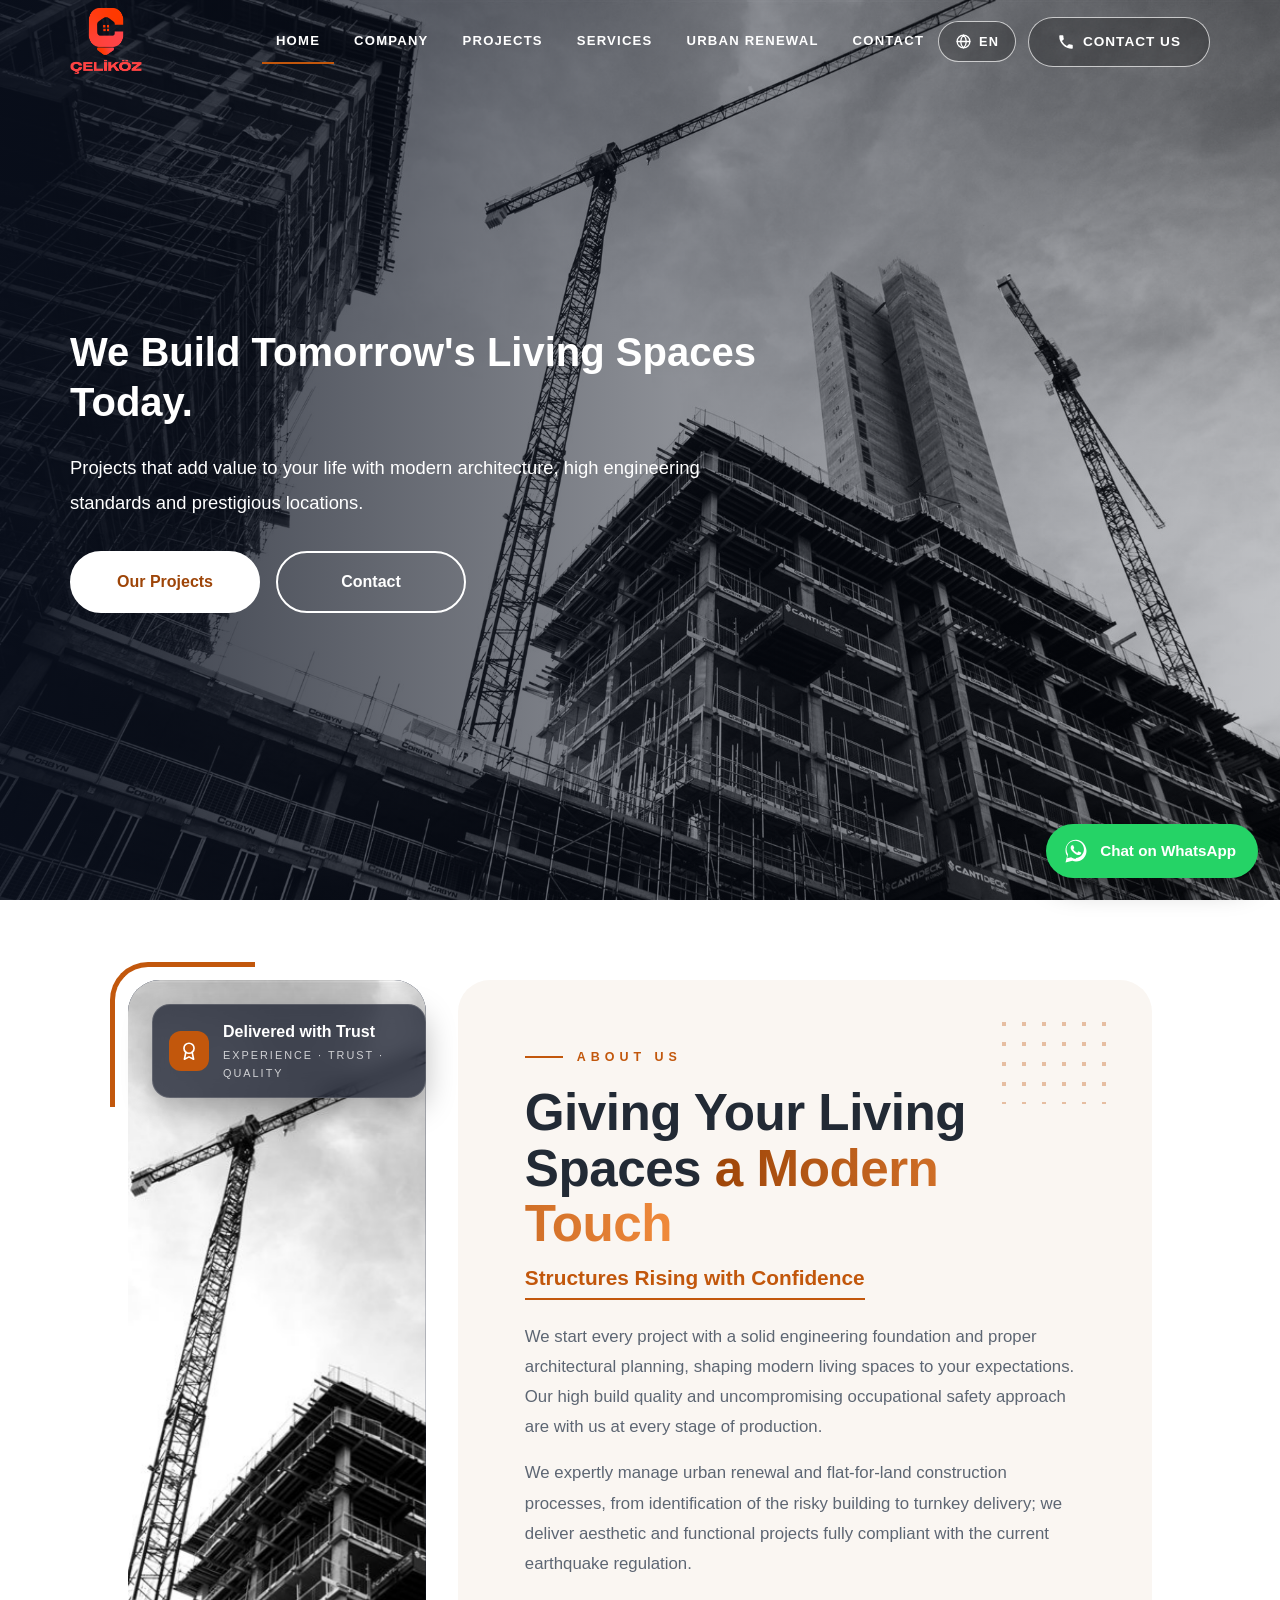
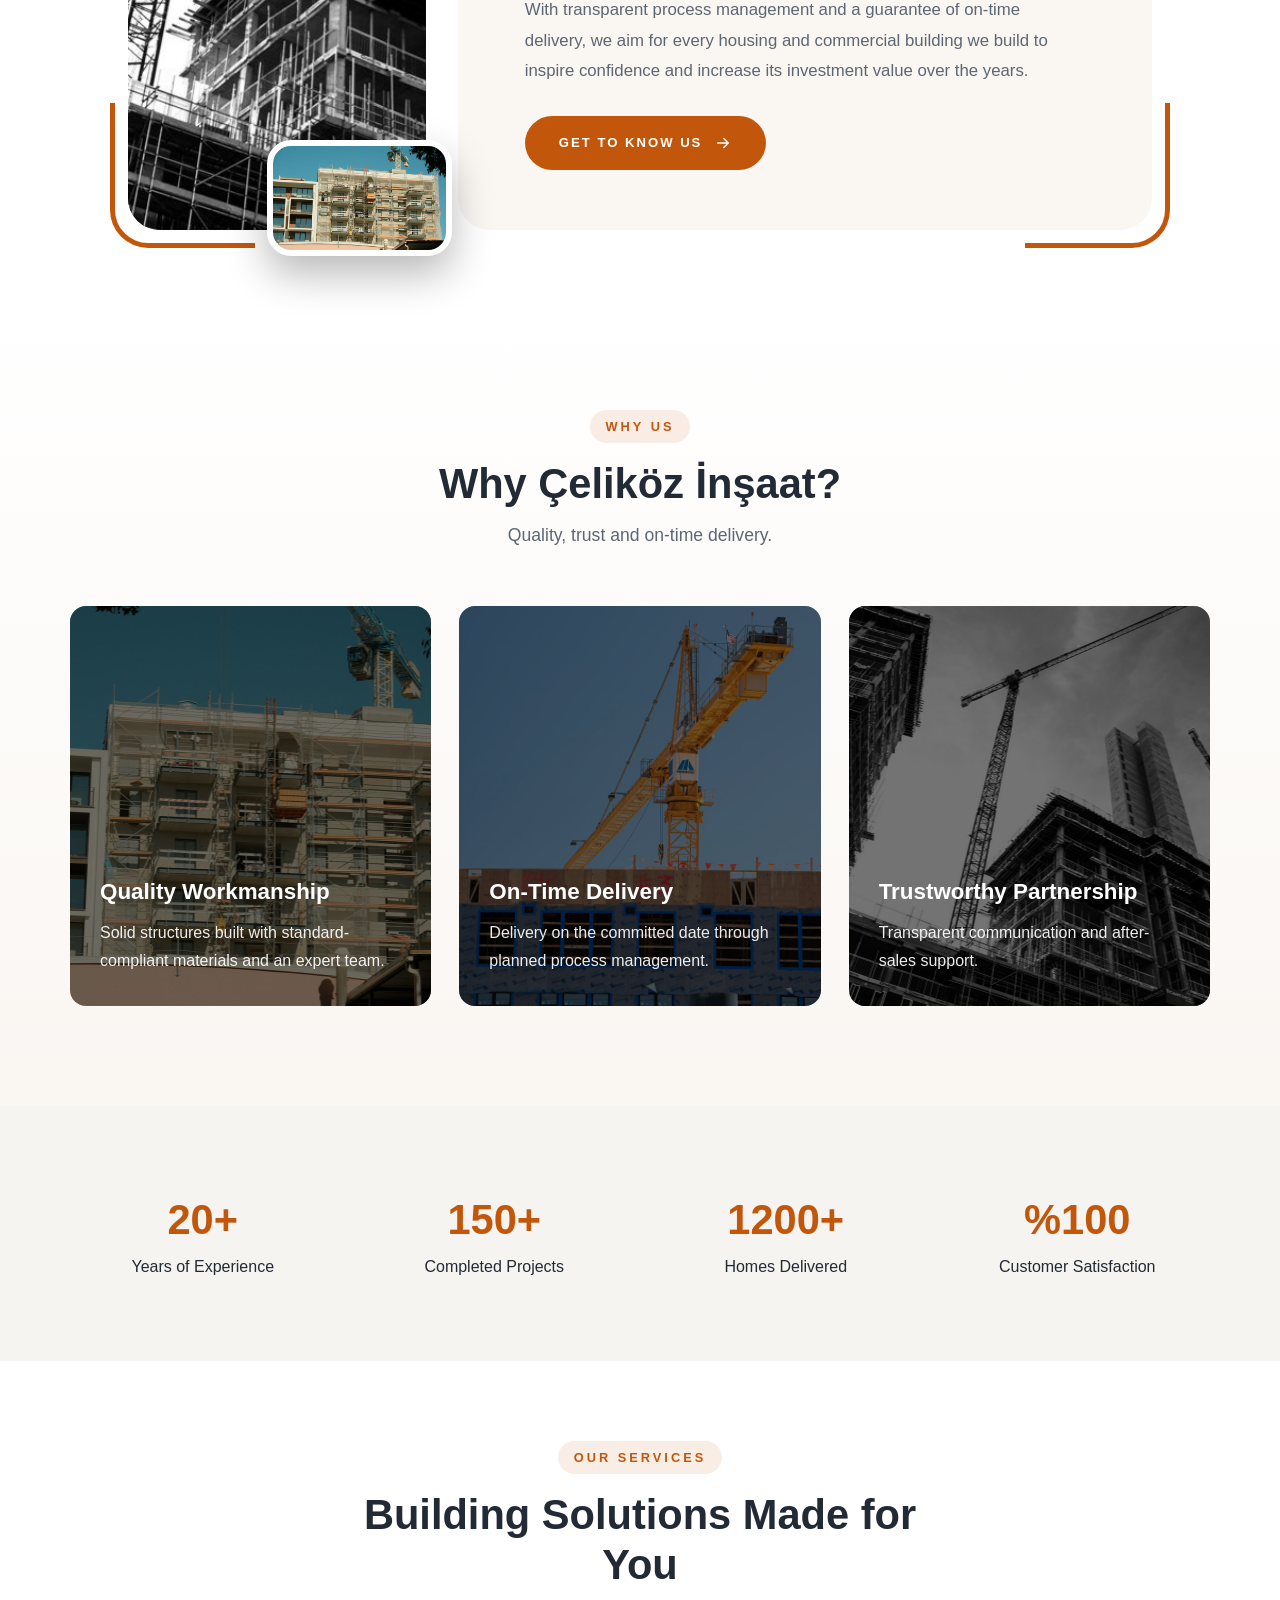
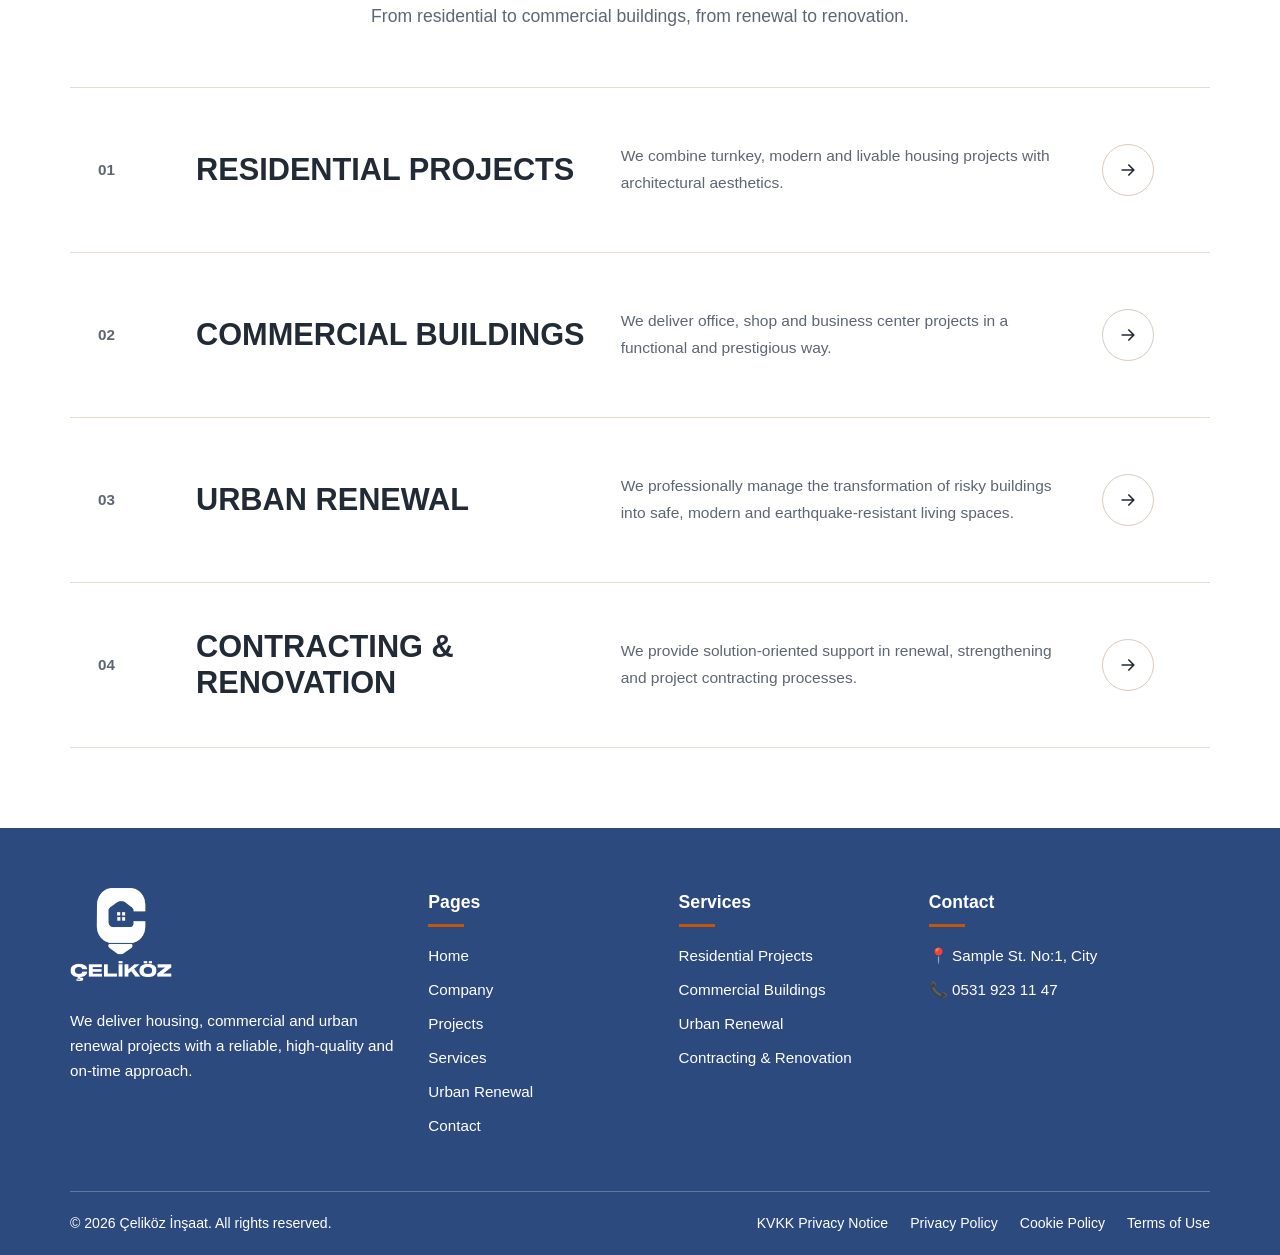
==== commit 5637419d: "WhatsApp yuzen butonu eklendi Co-Authored-By: Claude Sonnet 5.5 <noreply@anthropic.com>" ====
--- a/index.html
+++ b/index.html
@@ -3,7 +3,7 @@
 <head>
 <meta charset="utf-8"><meta name="viewport" content="width=device-width,initial-scale=1">
 <title>Çeliköz İnşaat | Anasayfa</title>
-<link rel="stylesheet" href="style.css?v=47">
+<link rel="stylesheet" href="style.css?v=50">
 </head>
 <body>
 <section class="hero">
@@ -11,8 +11,8 @@
     <h3 class="hero-title">Geleceğin Yaşam Alanlarını Bugünden İnşa Ediyoruz.</h3>
     <p>Modern mimari, yüksek mühendislik standartları ve ayrıcalıklı lokasyonlarla hayatınıza değer katan projeler.</p>
     <div class="hero-buttons">
-      <a class="btn-pill btn-pill-white" href="projeler.html">Projelerimiz</a>
-      <a class="btn-pill btn-pill-outline" href="iletisim.html">İletişim</a>
+      <a class="btn-pill btn-pill-white" href="projeler">Projelerimiz</a>
+      <a class="btn-pill btn-pill-outline" href="iletisim">İletişim</a>
     </div>
   </div>
 </section>
@@ -35,7 +35,7 @@
       <p>Her projeye sağlam bir mühendislik altyapısı ve doğru mimari planlama ile başlıyor, modern yaşam alanlarını beklentilerinize göre şekillendiriyoruz. Yüksek yapı kalitesi ve tavizsiz iş güvenliği anlayışımız üretimin her aşamasında bizimle.</p>
       <p>Kentsel dönüşüm ve kat karşılığı inşaat süreçlerini riskli yapı tespitinden anahtar teslime kadar uzmanlıkla yönetiyor; güncel deprem yönetmeliğine tam uyumlu, estetik ve fonksiyonel projeler hayata geçiriyoruz.</p>
       <p>Şeffaf süreç yönetimi ve zamanında teslim güvencesiyle, inşa ettiğimiz her konut ve ticari yapının hem güven vermesini hem de yıllar boyunca yatırım değerini artırmasını hedefliyoruz.</p>
-      <a class="btn-split" href="kurumsal.html">Bizi Tanıyın <svg viewBox="0 0 24 24"><path d="M5 12h14M13 6l6 6-6 6"/></svg></a>
+      <a class="btn-split" href="kurumsal">Bizi Tanıyın <svg viewBox="0 0 24 24"><path d="M5 12h14M13 6l6 6-6 6"/></svg></a>
     </div>
   </div>
 </section>
@@ -78,28 +78,28 @@
       <p>Konuttan ticari yapılara, dönüşümden renovasyona.</p>
     </div>
     <div class="svc-list">
-      <a class="svc-row" href="hizmetler.html">
+      <a class="svc-row" href="hizmetler">
         <span class="svc-num">01</span>
         <h3 class="svc-title">Konut Projeleri</h3>
         <p class="svc-desc">Anahtar teslim, modern ve yaşanabilir konut projelerini mimari estetikle buluşturuyoruz.</p>
         <span class="svc-arrow"><svg viewBox="0 0 24 24"><path d="M5 12h14M13 6l6 6-6 6"/></svg></span>
         <span class="svc-thumb" style="--img:url('hero.jpg')"></span>
       </a>
-      <a class="svc-row" href="hizmetler.html">
+      <a class="svc-row" href="hizmetler">
         <span class="svc-num">02</span>
         <h3 class="svc-title">Ticari Yapılar</h3>
         <p class="svc-desc">Ofis, mağaza ve iş merkezi projelerini fonksiyonel ve prestijli şekilde hayata geçiriyoruz.</p>
         <span class="svc-arrow"><svg viewBox="0 0 24 24"><path d="M5 12h14M13 6l6 6-6 6"/></svg></span>
         <span class="svc-thumb" style="--img:url('why-3.jpg')"></span>
       </a>
-      <a class="svc-row" href="kentsel-donusum.html">
+      <a class="svc-row" href="kentsel-donusum">
         <span class="svc-num">03</span>
         <h3 class="svc-title">Kentsel Dönüşüm</h3>
         <p class="svc-desc">Riskli yapıların güvenli, modern ve depreme dayanıklı yaşam alanlarına dönüşümünü profesyonelce yönetiyoruz.</p>
         <span class="svc-arrow"><svg viewBox="0 0 24 24"><path d="M5 12h14M13 6l6 6-6 6"/></svg></span>
         <span class="svc-thumb" style="--img:url('why-1.jpg')"></span>
       </a>
-      <a class="svc-row" href="hizmetler.html">
+      <a class="svc-row" href="hizmetler">
         <span class="svc-num">04</span>
         <h3 class="svc-title">Taahhüt &amp; Renovasyon</h3>
         <p class="svc-desc">Yenileme, güçlendirme ve proje taahhüt süreçlerinde çözüm odaklı destek sağlıyoruz.</p>
@@ -110,7 +110,7 @@
   </div>
 </section>
 
-<script src="script.js?v=47"></script>
-<script src="i18n.js?v=47"></script>
+<script src="script.js?v=50"></script>
+<script src="i18n.js?v=50"></script>
 </body>
 </html>
--- a/style.css
+++ b/style.css
@@ -627,3 +627,11 @@
 .ct-solo .ct-info>p{max-width:640px}
 .ct-solo .ct-list{grid-template-columns:repeat(3,1fr)}
 @media(max-width:900px){.ct-solo .ct-list{grid-template-columns:1fr}}
+
+.sv-block{scroll-margin-top:90px}
+
+/* WhatsApp yüzen buton */
+.wa-float{position:fixed;right:22px;bottom:22px;z-index:90;display:flex;align-items:center;gap:10px;padding:13px 22px 13px 16px;border-radius:999px;background:#25d366;color:#fff;font-weight:700;font-size:.95rem;text-decoration:none;box-shadow:0 10px 28px rgba(0,0,0,.28);transition:transform .25s,box-shadow .25s,background .25s}
+.wa-float svg{width:28px;height:28px;flex:none}
+.wa-float:hover{transform:translateY(-3px);background:#1ebe5b;box-shadow:0 14px 32px rgba(0,0,0,.34);text-decoration:none}
+@media(max-width:700px){.wa-float{right:14px;bottom:14px;padding:12px;gap:0}.wa-float span{display:none}}
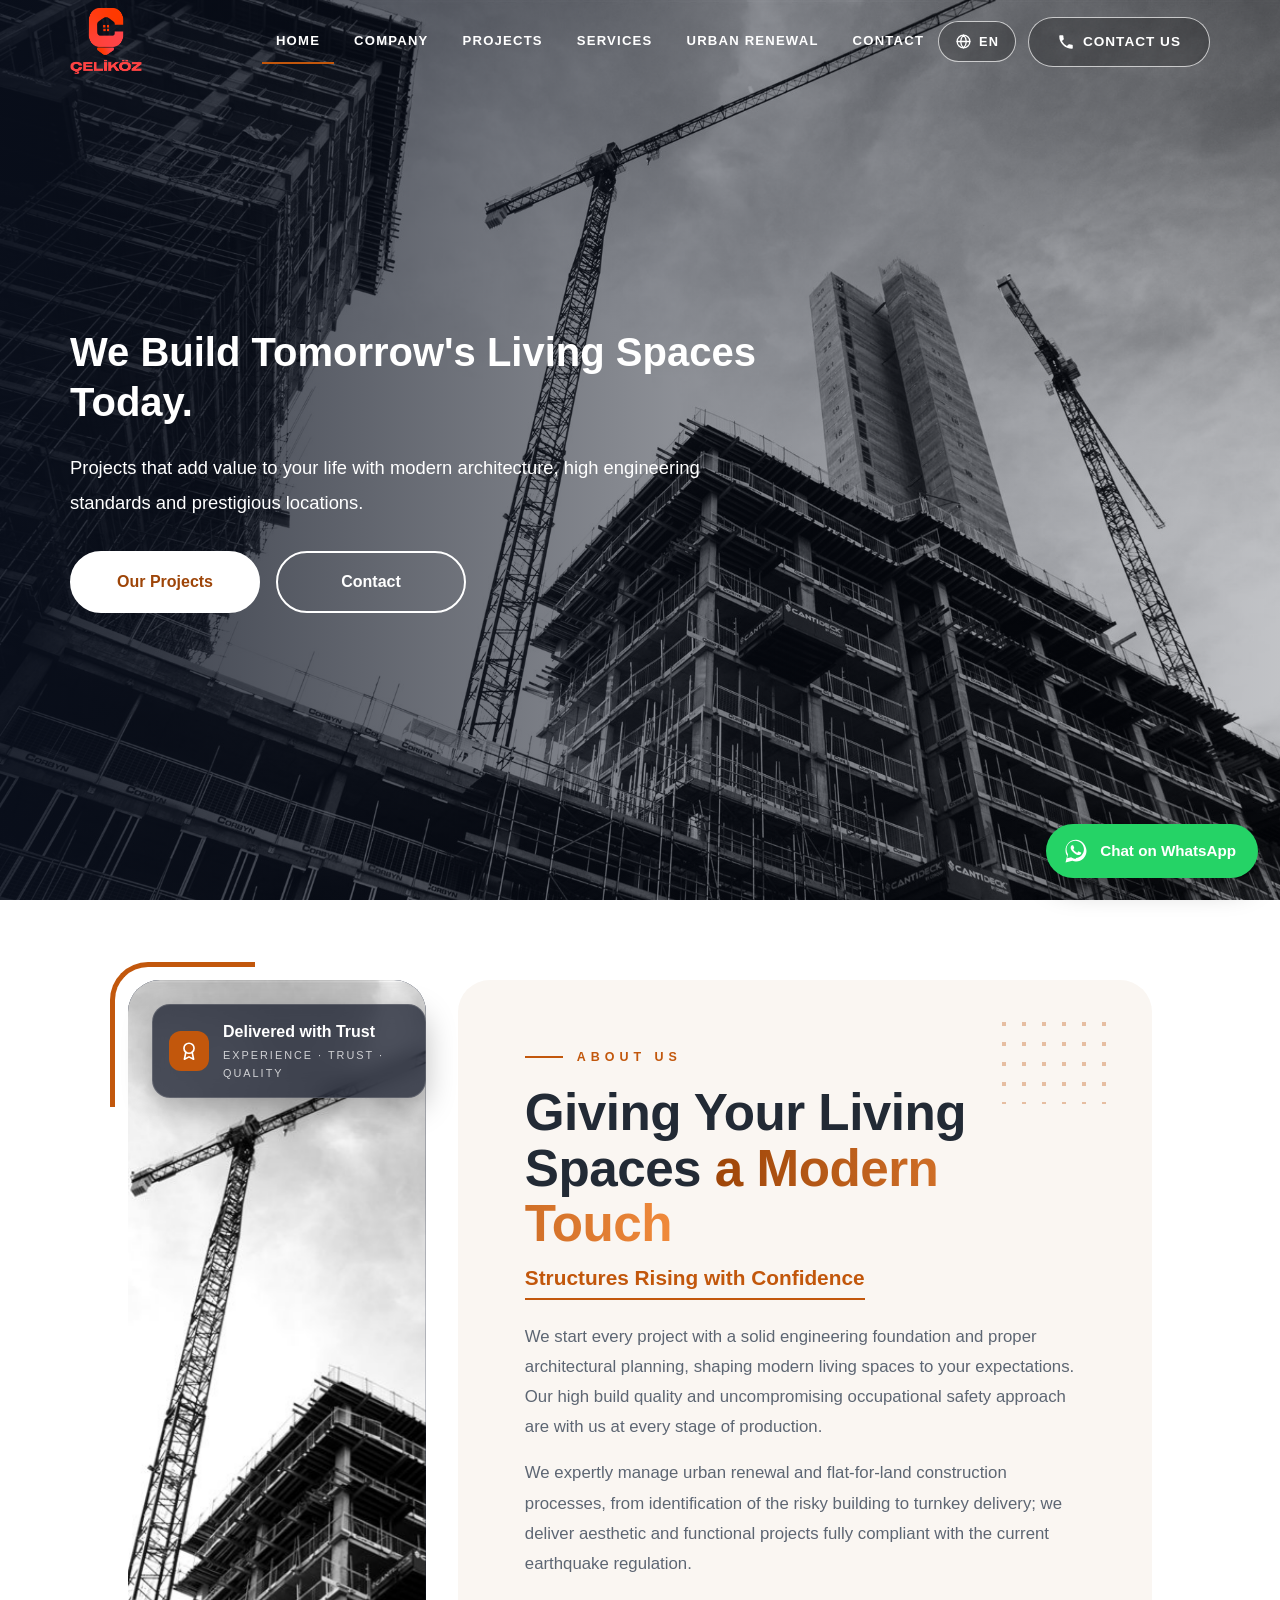
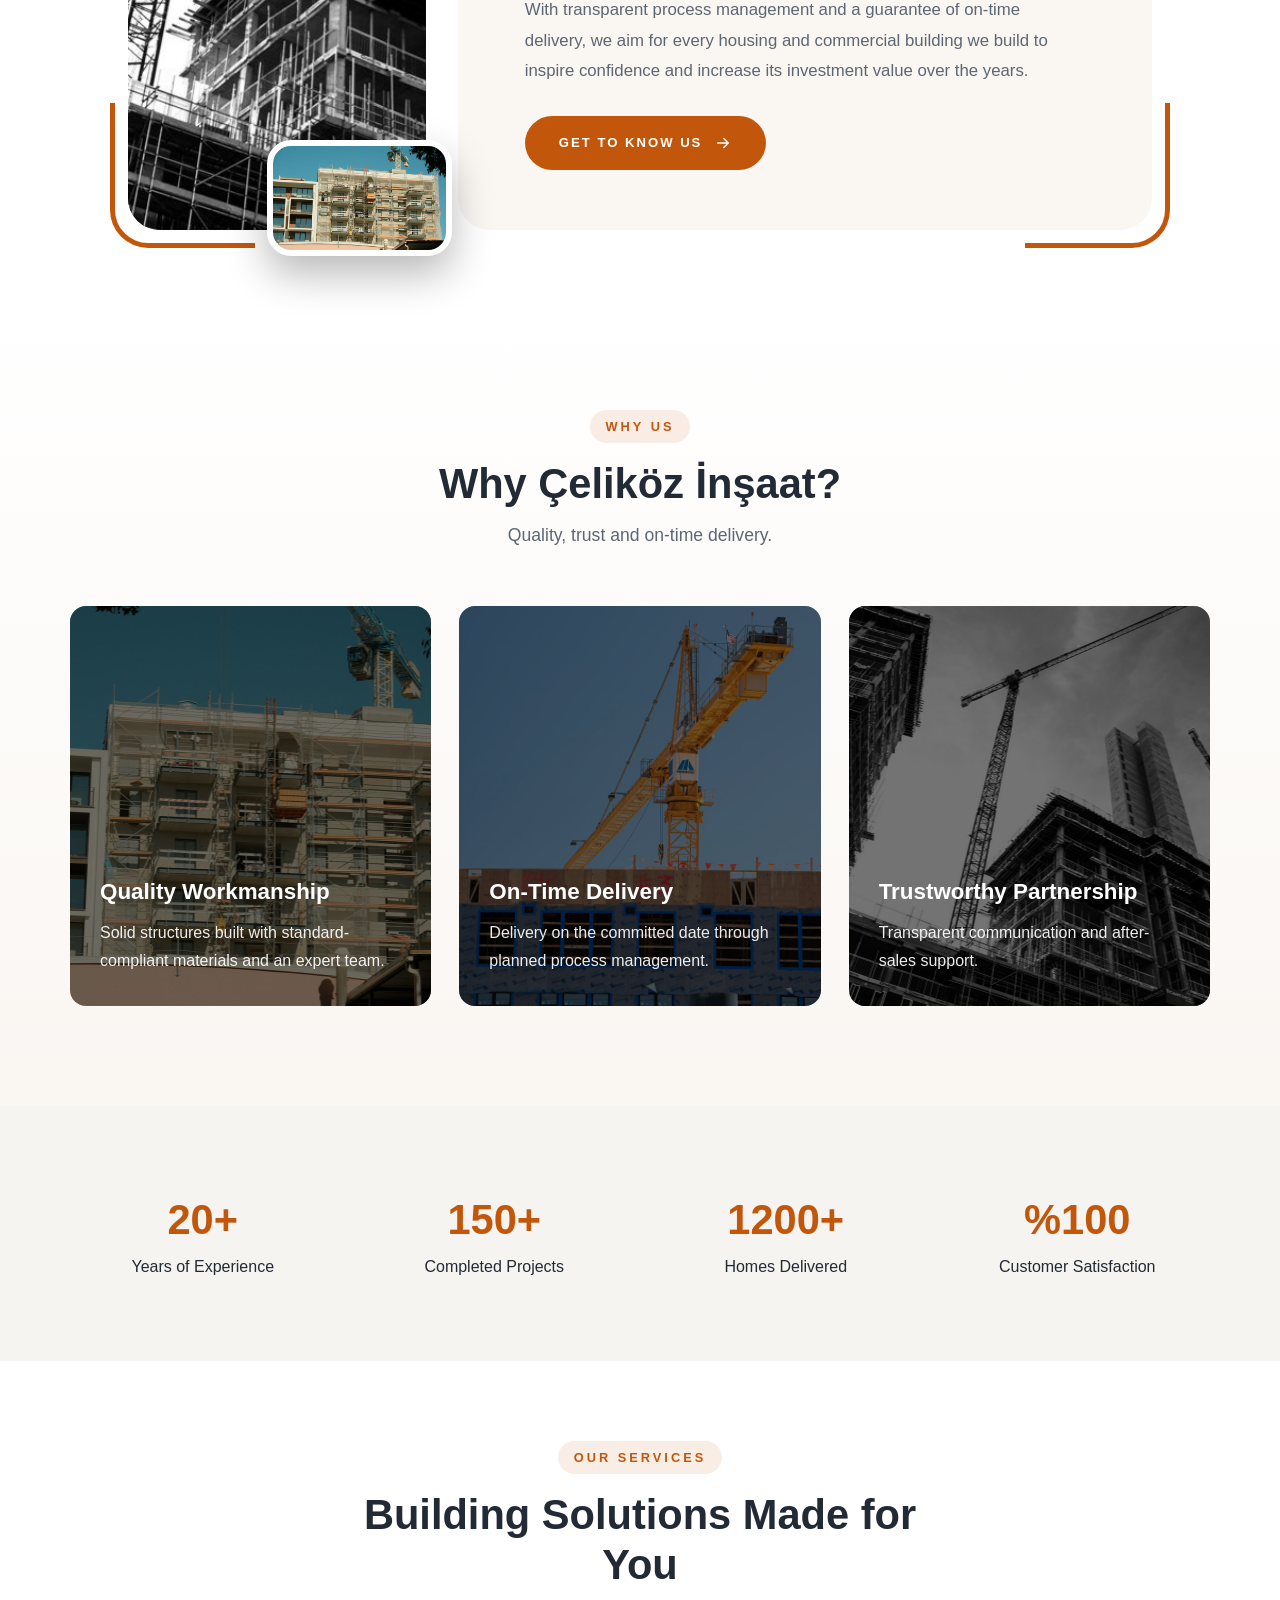
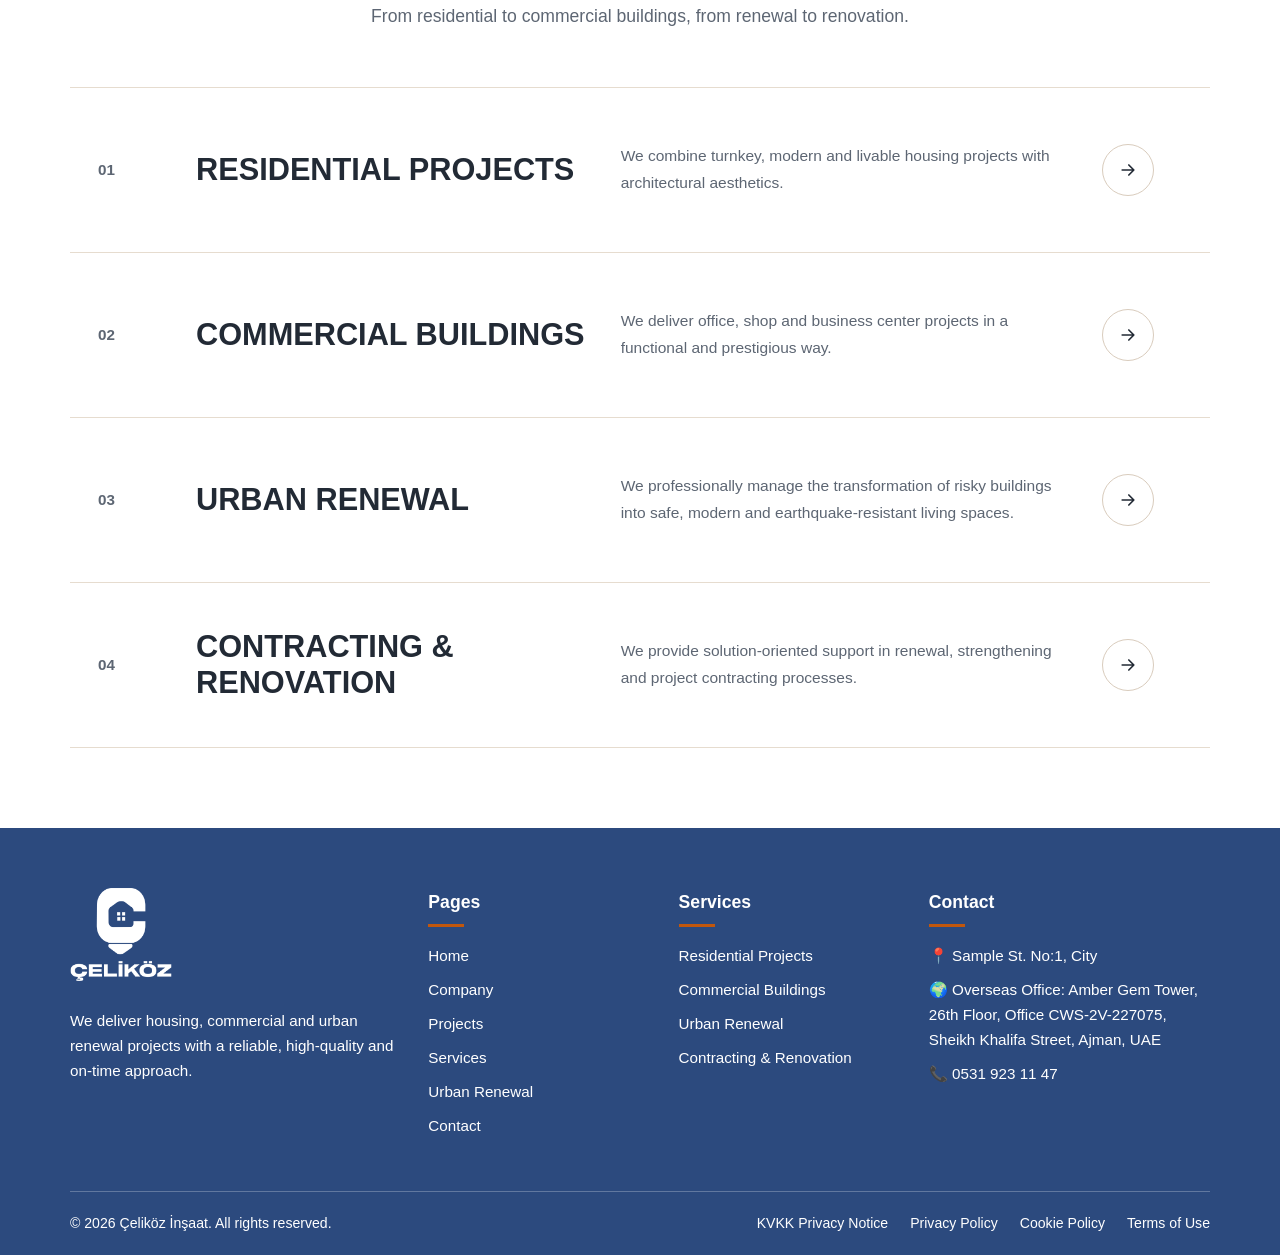
==== commit dfe7523a: "Yurtdisi ofis adresi eklendi (iletisim ve footer) Co-Authored-By: Claude Sonnet 5.5 <noreply@anthrop" ====
--- a/index.html
+++ b/index.html
@@ -3,7 +3,7 @@
 <head>
 <meta charset="utf-8"><meta name="viewport" content="width=device-width,initial-scale=1">
 <title>Çeliköz İnşaat | Anasayfa</title>
-<link rel="stylesheet" href="style.css?v=50">
+<link rel="stylesheet" href="style.css?v=53">
 </head>
 <body>
 <section class="hero">
@@ -110,7 +110,7 @@
   </div>
 </section>
 
-<script src="script.js?v=50"></script>
-<script src="i18n.js?v=50"></script>
+<script src="script.js?v=53"></script>
+<script src="i18n.js?v=53"></script>
 </body>
 </html>
--- a/style.css
+++ b/style.css
@@ -635,3 +635,31 @@
 .wa-float svg{width:28px;height:28px;flex:none}
 .wa-float:hover{transform:translateY(-3px);background:#1ebe5b;box-shadow:0 14px 32px rgba(0,0,0,.34);text-decoration:none}
 @media(max-width:700px){.wa-float{right:14px;bottom:14px;padding:12px;gap:0}.wa-float span{display:none}}
+
+/* Kurumsal: Belgelerimiz */
+.k-docs{padding:90px 0 96px;scroll-margin-top:80px}
+.k-doc-grid{display:grid;grid-template-columns:repeat(2,1fr);gap:30px;max-width:980px;margin:0 auto}
+.k-doc{display:flex;flex-direction:column;border-radius:28px;overflow:hidden;background:#faf6f2;border:1px solid #efe6db;color:var(--ink);transition:transform .3s,box-shadow .3s}
+.k-doc:hover{transform:translateY(-6px);box-shadow:0 22px 48px rgba(158,69,8,.16);text-decoration:none}
+.k-doc-img{display:block;aspect-ratio:4/3;overflow:hidden;background:#fff;border-bottom:1px solid #efe6db}
+.k-doc-img img{width:100%;height:100%;object-fit:cover;object-position:top;display:block;transition:transform .5s}
+.k-doc:hover .k-doc-img img{transform:scale(1.04)}
+.k-doc-body{display:flex;flex-direction:column;align-items:flex-start;gap:8px;padding:28px 30px 32px}
+.k-doc-tag{font-size:.74rem;font-weight:800;letter-spacing:2px;text-transform:uppercase;color:var(--orange)}
+.k-doc h3{font-size:1.35rem;line-height:1.3;color:var(--ink)}
+.k-doc-meta{color:var(--muted);font-size:.95rem}
+.k-doc-btn{display:inline-flex;align-items:center;gap:10px;margin-top:12px;padding:13px 26px;border-radius:50px;background:var(--orange);color:#fff;font-weight:700;font-size:.78rem;letter-spacing:2px;text-transform:uppercase;transition:.25s}
+.k-doc-btn svg{width:16px;height:16px;fill:none;stroke:currentColor;stroke-width:2;stroke-linecap:round;stroke-linejoin:round}
+.k-doc:hover .k-doc-btn{background:var(--orange-dark)}
+@media(max-width:800px){.k-docs{padding:60px 0 64px}.k-doc-grid{grid-template-columns:1fr;gap:22px}.k-doc-body{padding:22px 22px 26px}}
+
+/* Kurumsal banner: Belgelerimiz kısayolu */
+.k-hero-doc{display:inline-flex;align-items:center;gap:10px;margin-top:22px;padding:12px 24px;border-radius:50px;border:1.5px solid rgba(255,255,255,.7);color:#fff;font-weight:700;font-size:.8rem;letter-spacing:2px;text-transform:uppercase;transition:.25s;backdrop-filter:blur(4px)}
+.k-hero-doc svg{width:16px;height:16px;fill:none;stroke:currentColor;stroke-width:2;stroke-linecap:round;stroke-linejoin:round;transition:transform .25s}
+.k-hero-doc:hover{background:var(--orange);border-color:var(--orange);text-decoration:none}
+.k-hero-doc:hover svg{transform:translateY(3px)}
+html{scroll-behavior:smooth}
+
+/* İletişim: 4 bilgi kartı (2x2) */
+.ct-solo .ct-list{grid-template-columns:repeat(2,1fr)}
+@media(max-width:900px){.ct-solo .ct-list{grid-template-columns:1fr}}
